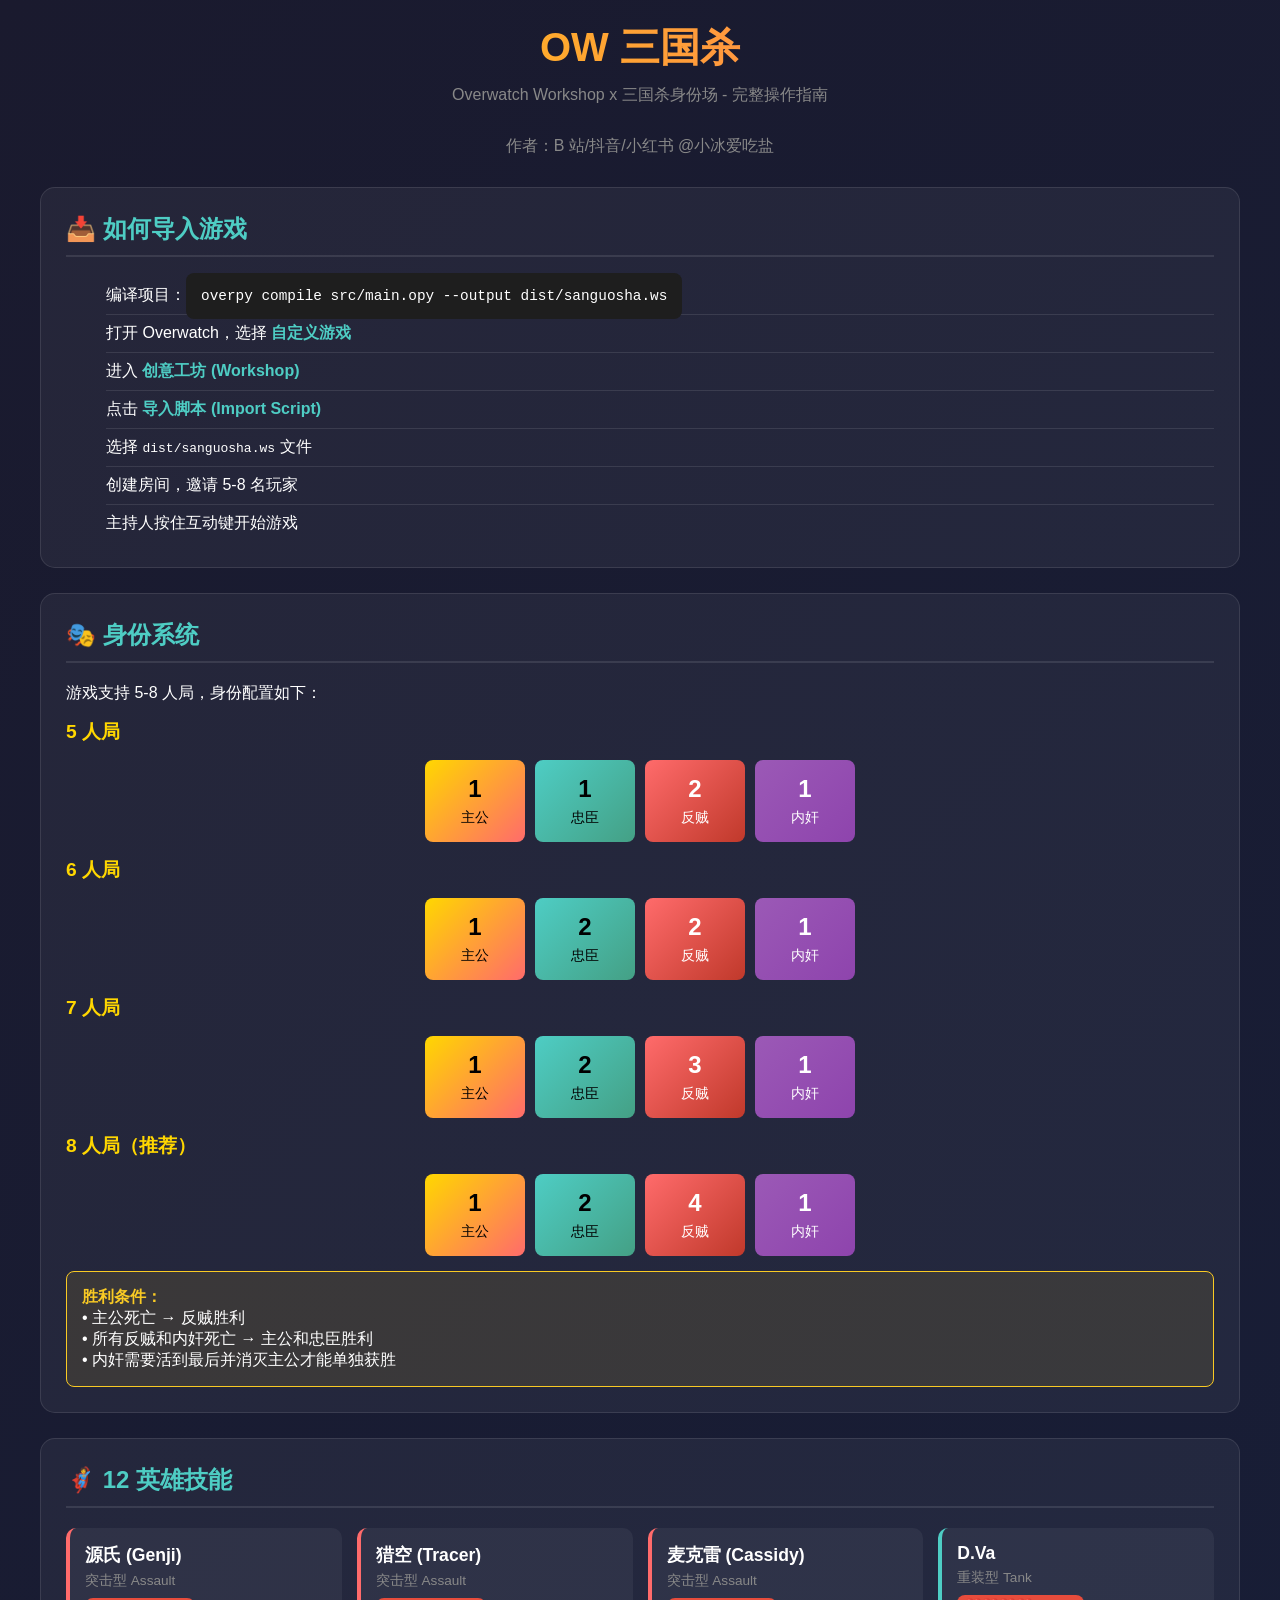
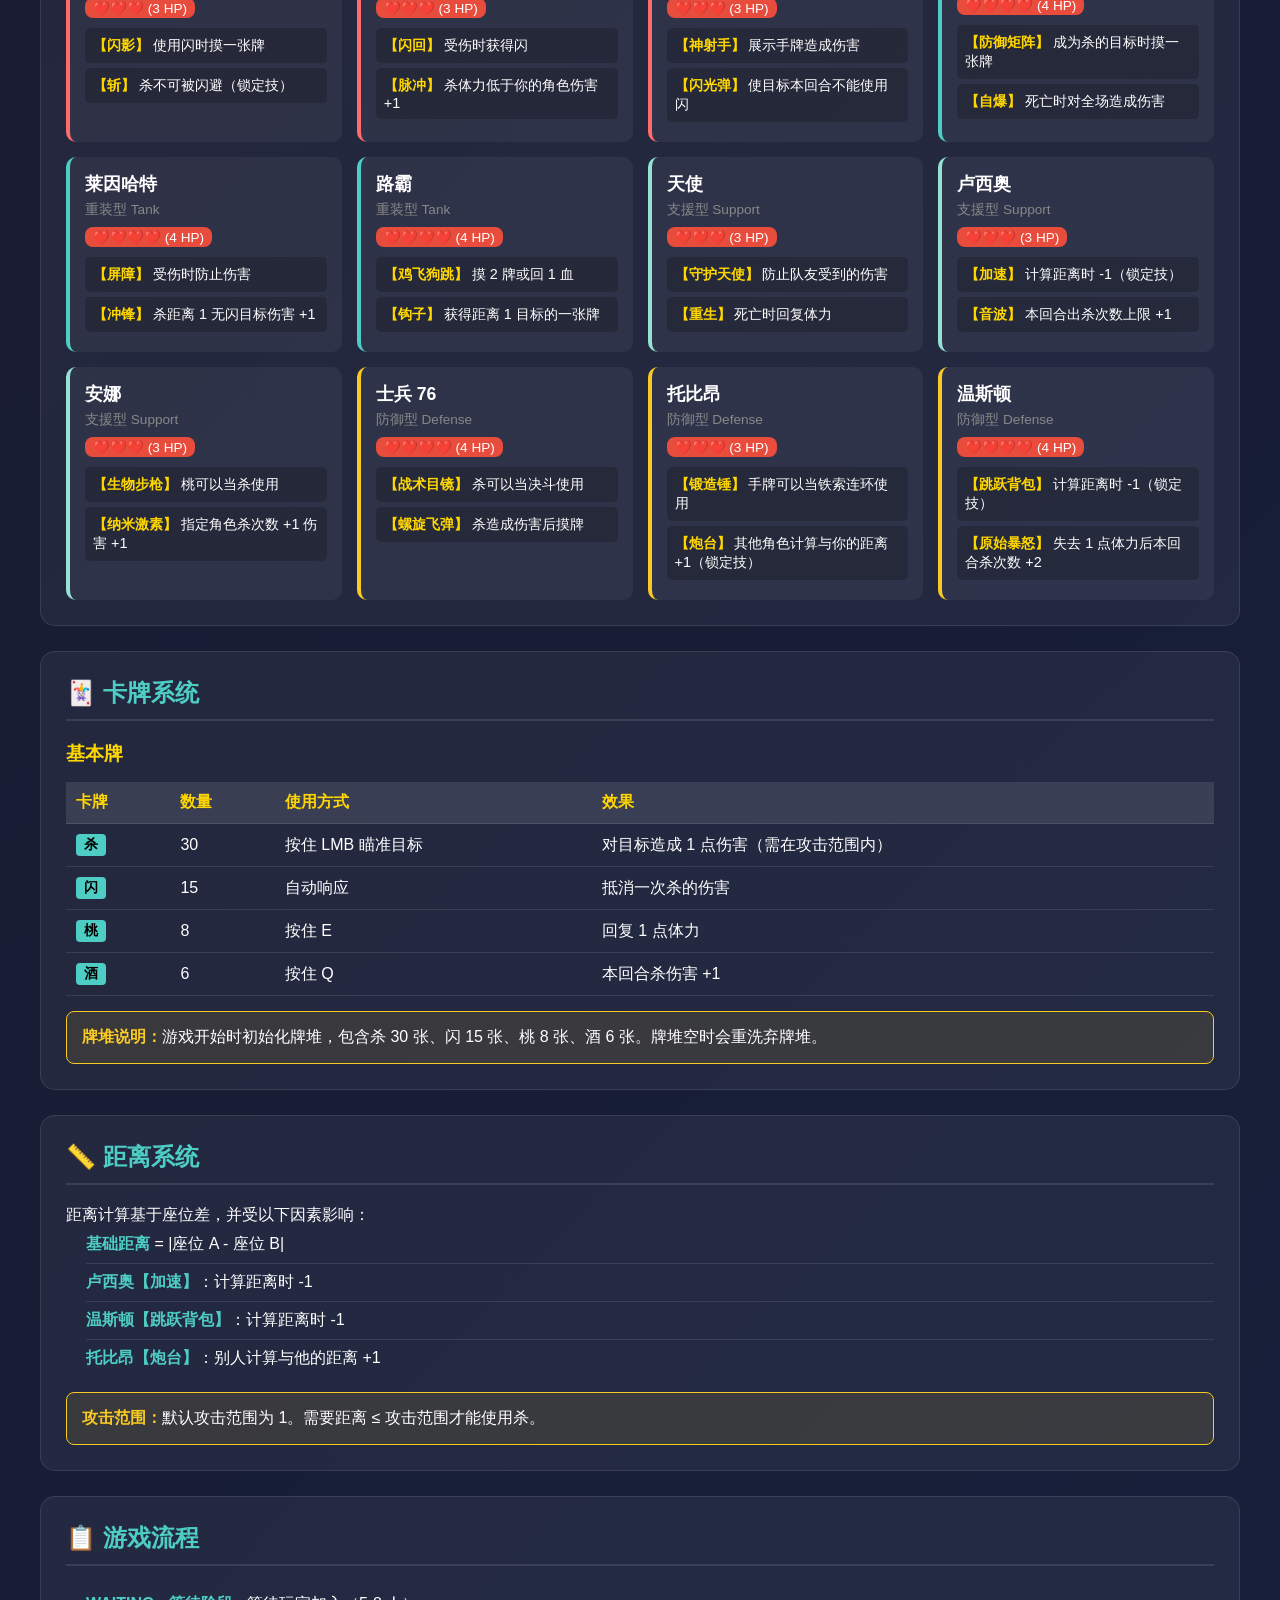
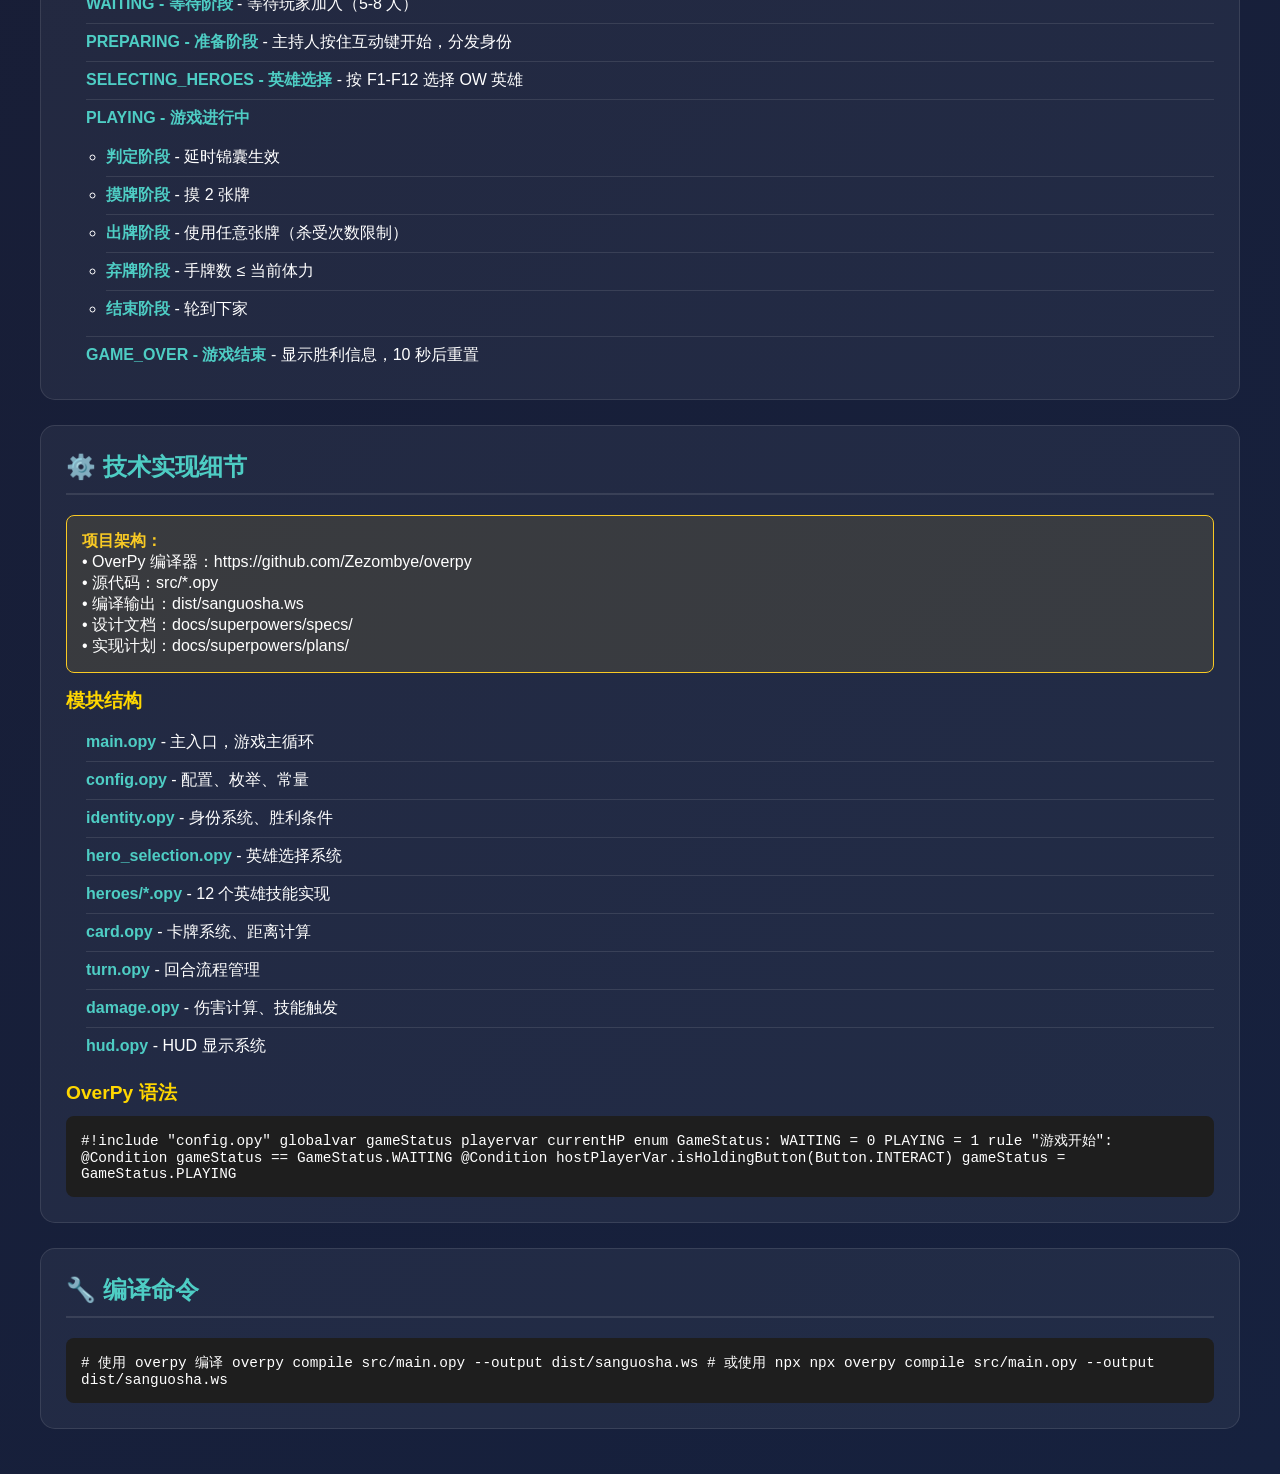
==== sgs/index.html @ 296f65da "Fix folder mapping: sswd for 谁是卧底，sgs for 三国杀 - sswd/ now contains 谁是卧底 (from ow-sswd project) - sgs" ====
<!DOCTYPE html>
<html lang="zh-CN">
<head>
    <meta charset="UTF-8">
    <meta name="viewport" content="width=device-width, initial-scale-1.0">
    <title>OW 三国杀 - 完整操作指南</title>
    <style>
        * { margin: 0; padding: 0; box-sizing: border-box; }
        body {
            font-family: 'Microsoft YaHei', 'Segoe UI', sans-serif;
            background: linear-gradient(135deg, #1a1a2e 0%, #16213e 100%);
            color: #fff;
            min-height: 100vh;
            padding: 20px;
        }
        .container { max-width: 1200px; margin: 0 auto; }
        h1 {
            text-align: center;
            font-size: 2.5em;
            margin-bottom: 10px;
            background: linear-gradient(90deg, #ffd700, #ff6b6b);
            -webkit-background-clip: text;
            -webkit-text-fill-color: transparent;
        }
        .subtitle { text-align: center; color: #888; margin-bottom: 30px; }
        .section {
            background: rgba(255,255,255,0.05);
            border-radius: 15px;
            padding: 25px;
            margin-bottom: 25px;
            border: 1px solid rgba(255,255,255,0.1);
        }
        .section h2 {
            font-size: 1.5em;
            margin-bottom: 20px;
            padding-bottom: 10px;
            border-bottom: 2px solid rgba(255,255,255,0.1);
            color: #4ecdc4;
        }
        .section h3 {
            font-size: 1.2em;
            margin: 15px 0 10px;
            color: #ffd700;
        }
        .control-grid {
            display: grid;
            grid-template-columns: repeat(auto-fit, minmax(280px, 1fr));
            gap: 15px;
        }
        .control-card {
            background: rgba(255,255,255,0.05);
            padding: 15px;
            border-radius: 10px;
            border-left: 4px solid #4ecdc4;
        }
        .control-card .key {
            display: inline-block;
            background: #333;
            padding: 3px 10px;
            border-radius: 4px;
            font-weight: bold;
            color: #ffd700;
            margin-right: 10px;
        }
        .card-table {
            width: 100%;
            border-collapse: collapse;
            margin-top: 15px;
        }
        .card-table th, .card-table td {
            padding: 10px;
            text-align: left;
            border-bottom: 1px solid rgba(255,255,255,0.1);
        }
        .card-table th {
            background: rgba(255,255,255,0.1);
            color: #ffd700;
        }
        .card-type {
            display: inline-block;
            padding: 2px 8px;
            border-radius: 4px;
            font-size: 0.85em;
            font-weight: bold;
        }
        .type-basic { background: #4ecdc4; color: #000; }
        .hero-grid {
            display: grid;
            grid-template-columns: repeat(auto-fill, minmax(250px, 1fr));
            gap: 15px;
        }
        .hero-card {
            background: rgba(255,255,255,0.05);
            padding: 15px;
            border-radius: 10px;
            border-left: 4px solid;
        }
        .hero-card.assault { border-color: #ff6b6b; }
        .hero-card.tank { border-color: #4ecdc4; }
        .hero-card.support { border-color: #95e1d3; }
        .hero-card.defense { border-color: #f9ca24; }
        .hero-name { font-size: 1.1em; font-weight: bold; margin-bottom: 5px; }
        .hero-type { font-size: 0.85em; color: #888; margin-bottom: 8px; }
        .hero-hp {
            display: inline-block;
            background: #e74c3c;
            padding: 2px 8px;
            border-radius: 8px;
            font-size: 0.85em;
            margin-bottom: 10px;
        }
        .skill {
            background: rgba(0,0,0,0.2);
            padding: 8px;
            border-radius: 5px;
            margin-bottom: 5px;
            font-size: 0.9em;
        }
        .skill-name { color: #ffd700; font-weight: bold; }
        .identity-flow {
            display: flex;
            justify-content: center;
            gap: 10px;
            flex-wrap: wrap;
            margin-top: 15px;
        }
        .identity-card {
            padding: 15px 20px;
            border-radius: 8px;
            text-align: center;
            min-width: 100px;
        }
        .identity-card.lord { background: linear-gradient(135deg, #ffd700, #ff6b6b); color: #000; }
        .identity-card.loyalist { background: linear-gradient(135deg, #4ecdc4, #44a085); color: #000; }
        .identity-card.rebel { background: linear-gradient(135deg, #ff6b6b, #c0392b); color: #fff; }
        .identity-card.renegade { background: linear-gradient(135deg, #9b59b6, #8e44ad); color: #fff; }
        .identity-card .count { font-size: 1.5em; font-weight: bold; }
        .identity-card .name { font-size: 0.9em; margin-top: 5px; }
        .phase-list {
            list-style: none;
            padding-left: 20px;
        }
        .phase-list li {
            padding: 8px 0;
            border-bottom: 1px solid rgba(255,255,255,0.1);
        }
        .phase-list li:last-child { border-bottom: none; }
        .phase-list li strong { color: #4ecdc4; }
        .note {
            background: rgba(249, 202, 36, 0.1);
            border: 1px solid #f9ca24;
            padding: 15px;
            border-radius: 8px;
            margin-top: 15px;
        }
        .note strong { color: #f9ca24; }
        .code-block {
            background: #1e1e1e;
            padding: 15px;
            border-radius: 8px;
            font-family: 'Consolas', monospace;
            font-size: 0.9em;
            margin-top: 10px;
            overflow-x: auto;
        }
    </style>
</head>
<body>
    <div class="container">
        <h1>OW 三国杀</h1>
        <p class="subtitle">Overwatch Workshop x 三国杀身份场 - 完整操作指南</p>
        <p class="subtitle">作者：B 站/抖音/小红书 @小冰爱吃盐</p>

        <!-- 游戏导入 -->
        <div class="section">
            <h2>📥 如何导入游戏</h2>
            <ol class="phase-list" style="margin-left: 20px;">
                <li>编译项目：<code class="code-block">overpy compile src/main.opy --output dist/sanguosha.ws</code></li>
                <li>打开 Overwatch，选择 <strong>自定义游戏</strong></li>
                <li>进入 <strong>创意工坊 (Workshop)</strong></li>
                <li>点击 <strong>导入脚本 (Import Script)</strong></li>
                <li>选择 <code>dist/sanguosha.ws</code> 文件</li>
                <li>创建房间，邀请 5-8 名玩家</li>
                <li>主持人按住互动键开始游戏</li>
            </ol>
        </div>

        <!-- 身份系统 -->
        <div class="section">
            <h2>🎭 身份系统</h2>
            <p>游戏支持 5-8 人局，身份配置如下：</p>

            <h3>5 人局</h3>
            <div class="identity-flow">
                <div class="identity-card lord"><div class="count">1</div><div class="name">主公</div></div>
                <div class="identity-card loyalist"><div class="count">1</div><div class="name">忠臣</div></div>
                <div class="identity-card rebel"><div class="count">2</div><div class="name">反贼</div></div>
                <div class="identity-card renegade"><div class="count">1</div><div class="name">内奸</div></div>
            </div>

            <h3>6 人局</h3>
            <div class="identity-flow">
                <div class="identity-card lord"><div class="count">1</div><div class="name">主公</div></div>
                <div class="identity-card loyalist"><div class="count">2</div><div class="name">忠臣</div></div>
                <div class="identity-card rebel"><div class="count">2</div><div class="name">反贼</div></div>
                <div class="identity-card renegade"><div class="count">1</div><div class="name">内奸</div></div>
            </div>

            <h3>7 人局</h3>
            <div class="identity-flow">
                <div class="identity-card lord"><div class="count">1</div><div class="name">主公</div></div>
                <div class="identity-card loyalist"><div class="count">2</div><div class="name">忠臣</div></div>
                <div class="identity-card rebel"><div class="count">3</div><div class="name">反贼</div></div>
                <div class="identity-card renegade"><div class="count">1</div><div class="name">内奸</div></div>
            </div>

            <h3>8 人局（推荐）</h3>
            <div class="identity-flow">
                <div class="identity-card lord"><div class="count">1</div><div class="name">主公</div></div>
                <div class="identity-card loyalist"><div class="count">2</div><div class="name">忠臣</div></div>
                <div class="identity-card rebel"><div class="count">4</div><div class="name">反贼</div></div>
                <div class="identity-card renegade"><div class="count">1</div><div class="name">内奸</div></div>
            </div>

            <div class="note">
                <strong>胜利条件：</strong><br>
                • 主公死亡 → 反贼胜利<br>
                • 所有反贼和内奸死亡 → 主公和忠臣胜利<br>
                • 内奸需要活到最后并消灭主公才能单独获胜
            </div>
        </div>

        <!-- 英雄列表 -->
        <div class="section">
            <h2>🦸 12 英雄技能</h2>
            <div class="hero-grid">
                <div class="hero-card assault">
                    <div class="hero-name">源氏 (Genji)</div>
                    <div class="hero-type">突击型 Assault</div>
                    <div class="hero-hp">❤️❤️❤️ (3 HP)</div>
                    <div class="skill"><span class="skill-name">【闪影】</span> 使用闪时摸一张牌</div>
                    <div class="skill"><span class="skill-name">【斩】</span> 杀不可被闪避（锁定技）</div>
                </div>
                <div class="hero-card assault">
                    <div class="hero-name">猎空 (Tracer)</div>
                    <div class="hero-type">突击型 Assault</div>
                    <div class="hero-hp">❤️❤️❤️ (3 HP)</div>
                    <div class="skill"><span class="skill-name">【闪回】</span> 受伤时获得闪</div>
                    <div class="skill"><span class="skill-name">【脉冲】</span> 杀体力低于你的角色伤害 +1</div>
                </div>
                <div class="hero-card assault">
                    <div class="hero-name">麦克雷 (Cassidy)</div>
                    <div class="hero-type">突击型 Assault</div>
                    <div class="hero-hp">❤️❤️❤️ (3 HP)</div>
                    <div class="skill"><span class="skill-name">【神射手】</span> 展示手牌造成伤害</div>
                    <div class="skill"><span class="skill-name">【闪光弹】</span> 使目标本回合不能使用闪</div>
                </div>
                <div class="hero-card tank">
                    <div class="hero-name">D.Va</div>
                    <div class="hero-type">重装型 Tank</div>
                    <div class="hero-hp">❤️❤️❤️❤️ (4 HP)</div>
                    <div class="skill"><span class="skill-name">【防御矩阵】</span> 成为杀的目标时摸一张牌</div>
                    <div class="skill"><span class="skill-name">【自爆】</span> 死亡时对全场造成伤害</div>
                </div>
                <div class="hero-card tank">
                    <div class="hero-name">莱因哈特</div>
                    <div class="hero-type">重装型 Tank</div>
                    <div class="hero-hp">❤️❤️❤️❤️ (4 HP)</div>
                    <div class="skill"><span class="skill-name">【屏障】</span> 受伤时防止伤害</div>
                    <div class="skill"><span class="skill-name">【冲锋】</span> 杀距离 1 无闪目标伤害 +1</div>
                </div>
                <div class="hero-card tank">
                    <div class="hero-name">路霸</div>
                    <div class="hero-type">重装型 Tank</div>
                    <div class="hero-hp">❤️❤️❤️❤️ (4 HP)</div>
                    <div class="skill"><span class="skill-name">【鸡飞狗跳】</span> 摸 2 牌或回 1 血</div>
                    <div class="skill"><span class="skill-name">【钩子】</span> 获得距离 1 目标的一张牌</div>
                </div>
                <div class="hero-card support">
                    <div class="hero-name">天使</div>
                    <div class="hero-type">支援型 Support</div>
                    <div class="hero-hp">❤️❤️❤️ (3 HP)</div>
                    <div class="skill"><span class="skill-name">【守护天使】</span> 防止队友受到的伤害</div>
                    <div class="skill"><span class="skill-name">【重生】</span> 死亡时回复体力</div>
                </div>
                <div class="hero-card support">
                    <div class="hero-name">卢西奥</div>
                    <div class="hero-type">支援型 Support</div>
                    <div class="hero-hp">❤️❤️❤️ (3 HP)</div>
                    <div class="skill"><span class="skill-name">【加速】</span> 计算距离时 -1（锁定技）</div>
                    <div class="skill"><span class="skill-name">【音波】</span> 本回合出杀次数上限 +1</div>
                </div>
                <div class="hero-card support">
                    <div class="hero-name">安娜</div>
                    <div class="hero-type">支援型 Support</div>
                    <div class="hero-hp">❤️❤️❤️ (3 HP)</div>
                    <div class="skill"><span class="skill-name">【生物步枪】</span> 桃可以当杀使用</div>
                    <div class="skill"><span class="skill-name">【纳米激素】</span> 指定角色杀次数 +1 伤害 +1</div>
                </div>
                <div class="hero-card defense">
                    <div class="hero-name">士兵 76</div>
                    <div class="hero-type">防御型 Defense</div>
                    <div class="hero-hp">❤️❤️❤️❤️ (4 HP)</div>
                    <div class="skill"><span class="skill-name">【战术目镜】</span> 杀可以当决斗使用</div>
                    <div class="skill"><span class="skill-name">【螺旋飞弹】</span> 杀造成伤害后摸牌</div>
                </div>
                <div class="hero-card defense">
                    <div class="hero-name">托比昂</div>
                    <div class="hero-type">防御型 Defense</div>
                    <div class="hero-hp">❤️❤️❤️ (3 HP)</div>
                    <div class="skill"><span class="skill-name">【锻造锤】</span> 手牌可以当铁索连环使用</div>
                    <div class="skill"><span class="skill-name">【炮台】</span> 其他角色计算与你的距离 +1（锁定技）</div>
                </div>
                <div class="hero-card defense">
                    <div class="hero-name">温斯顿</div>
                    <div class="hero-type">防御型 Defense</div>
                    <div class="hero-hp">❤️❤️❤️❤️ (4 HP)</div>
                    <div class="skill"><span class="skill-name">【跳跃背包】</span> 计算距离时 -1（锁定技）</div>
                    <div class="skill"><span class="skill-name">【原始暴怒】</span> 失去 1 点体力后本回合杀次数 +2</div>
                </div>
            </div>
        </div>

        <!-- 卡牌系统 -->
        <div class="section">
            <h2>🃏 卡牌系统</h2>

            <h3>基本牌</h3>
            <table class="card-table">
                <tr><th>卡牌</th><th>数量</th><th>使用方式</th><th>效果</th></tr>
                <tr><td><span class="card-type type-basic">杀</span></td><td>30</td><td>按住 LMB 瞄准目标</td><td>对目标造成 1 点伤害（需在攻击范围内）</td></tr>
                <tr><td><span class="card-type type-basic">闪</span></td><td>15</td><td>自动响应</td><td>抵消一次杀的伤害</td></tr>
                <tr><td><span class="card-type type-basic">桃</span></td><td>8</td><td>按住 E</td><td>回复 1 点体力</td></tr>
                <tr><td><span class="card-type type-basic">酒</span></td><td>6</td><td>按住 Q</td><td>本回合杀伤害 +1</td></tr>
            </table>

            <div class="note">
                <strong>牌堆说明：</strong>游戏开始时初始化牌堆，包含杀 30 张、闪 15 张、桃 8 张、酒 6 张。牌堆空时会重洗弃牌堆。
            </div>
        </div>

        <!-- 距离系统 -->
        <div class="section">
            <h2>📏 距离系统</h2>
            <p>距离计算基于座位差，并受以下因素影响：</p>
            <ul class="phase-list">
                <li><strong>基础距离</strong> = |座位 A - 座位 B|</li>
                <li><strong>卢西奥【加速】</strong>：计算距离时 -1</li>
                <li><strong>温斯顿【跳跃背包】</strong>：计算距离时 -1</li>
                <li><strong>托比昂【炮台】</strong>：别人计算与他的距离 +1</li>
            </ul>
            <div class="note">
                <strong>攻击范围：</strong>默认攻击范围为 1。需要距离 ≤ 攻击范围才能使用杀。
            </div>
        </div>

        <!-- 游戏流程 -->
        <div class="section">
            <h2>📋 游戏流程</h2>
            <ol class="phase-list">
                <li><strong>WAITING - 等待阶段</strong> - 等待玩家加入（5-8 人）</li>
                <li><strong>PREPARING - 准备阶段</strong> - 主持人按住互动键开始，分发身份</li>
                <li><strong>SELECTING_HEROES - 英雄选择</strong> - 按 F1-F12 选择 OW 英雄</li>
                <li><strong>PLAYING - 游戏进行中</strong>
                    <ul style="margin-left: 20px; margin-top: 10px;">
                        <li><strong>判定阶段</strong> - 延时锦囊生效</li>
                        <li><strong>摸牌阶段</strong> - 摸 2 张牌</li>
                        <li><strong>出牌阶段</strong> - 使用任意张牌（杀受次数限制）</li>
                        <li><strong>弃牌阶段</strong> - 手牌数 ≤ 当前体力</li>
                        <li><strong>结束阶段</strong> - 轮到下家</li>
                    </ul>
                </li>
                <li><strong>GAME_OVER - 游戏结束</strong> - 显示胜利信息，10 秒后重置</li>
            </ol>
        </div>

        <!-- 技术细节 -->
        <div class="section">
            <h2>⚙️ 技术实现细节</h2>
            <div class="note">
                <strong>项目架构：</strong><br>
                • OverPy 编译器：https://github.com/Zezombye/overpy<br>
                • 源代码：src/*.opy<br>
                • 编译输出：dist/sanguosha.ws<br>
                • 设计文档：docs/superpowers/specs/<br>
                • 实现计划：docs/superpowers/plans/
            </div>

            <h3>模块结构</h3>
            <ul class="phase-list">
                <li><strong>main.opy</strong> - 主入口，游戏主循环</li>
                <li><strong>config.opy</strong> - 配置、枚举、常量</li>
                <li><strong>identity.opy</strong> - 身份系统、胜利条件</li>
                <li><strong>hero_selection.opy</strong> - 英雄选择系统</li>
                <li><strong>heroes/*.opy</strong> - 12 个英雄技能实现</li>
                <li><strong>card.opy</strong> - 卡牌系统、距离计算</li>
                <li><strong>turn.opy</strong> - 回合流程管理</li>
                <li><strong>damage.opy</strong> - 伤害计算、技能触发</li>
                <li><strong>hud.opy</strong> - HUD 显示系统</li>
            </ul>

            <h3>OverPy 语法</h3>
            <div class="code-block">
#!include "config.opy"

globalvar gameStatus
playervar currentHP

enum GameStatus:
    WAITING = 0
    PLAYING = 1

rule "游戏开始":
    @Condition gameStatus == GameStatus.WAITING
    @Condition hostPlayerVar.isHoldingButton(Button.INTERACT)
    gameStatus = GameStatus.PLAYING
            </div>
        </div>

        <!-- 编译命令 -->
        <div class="section">
            <h2>🔧 编译命令</h2>
            <div class="code-block">
# 使用 overpy 编译
overpy compile src/main.opy --output dist/sanguosha.ws

# 或使用 npx
npx overpy compile src/main.opy --output dist/sanguosha.ws
            </div>
        </div>
    </div>
</body>
</html>
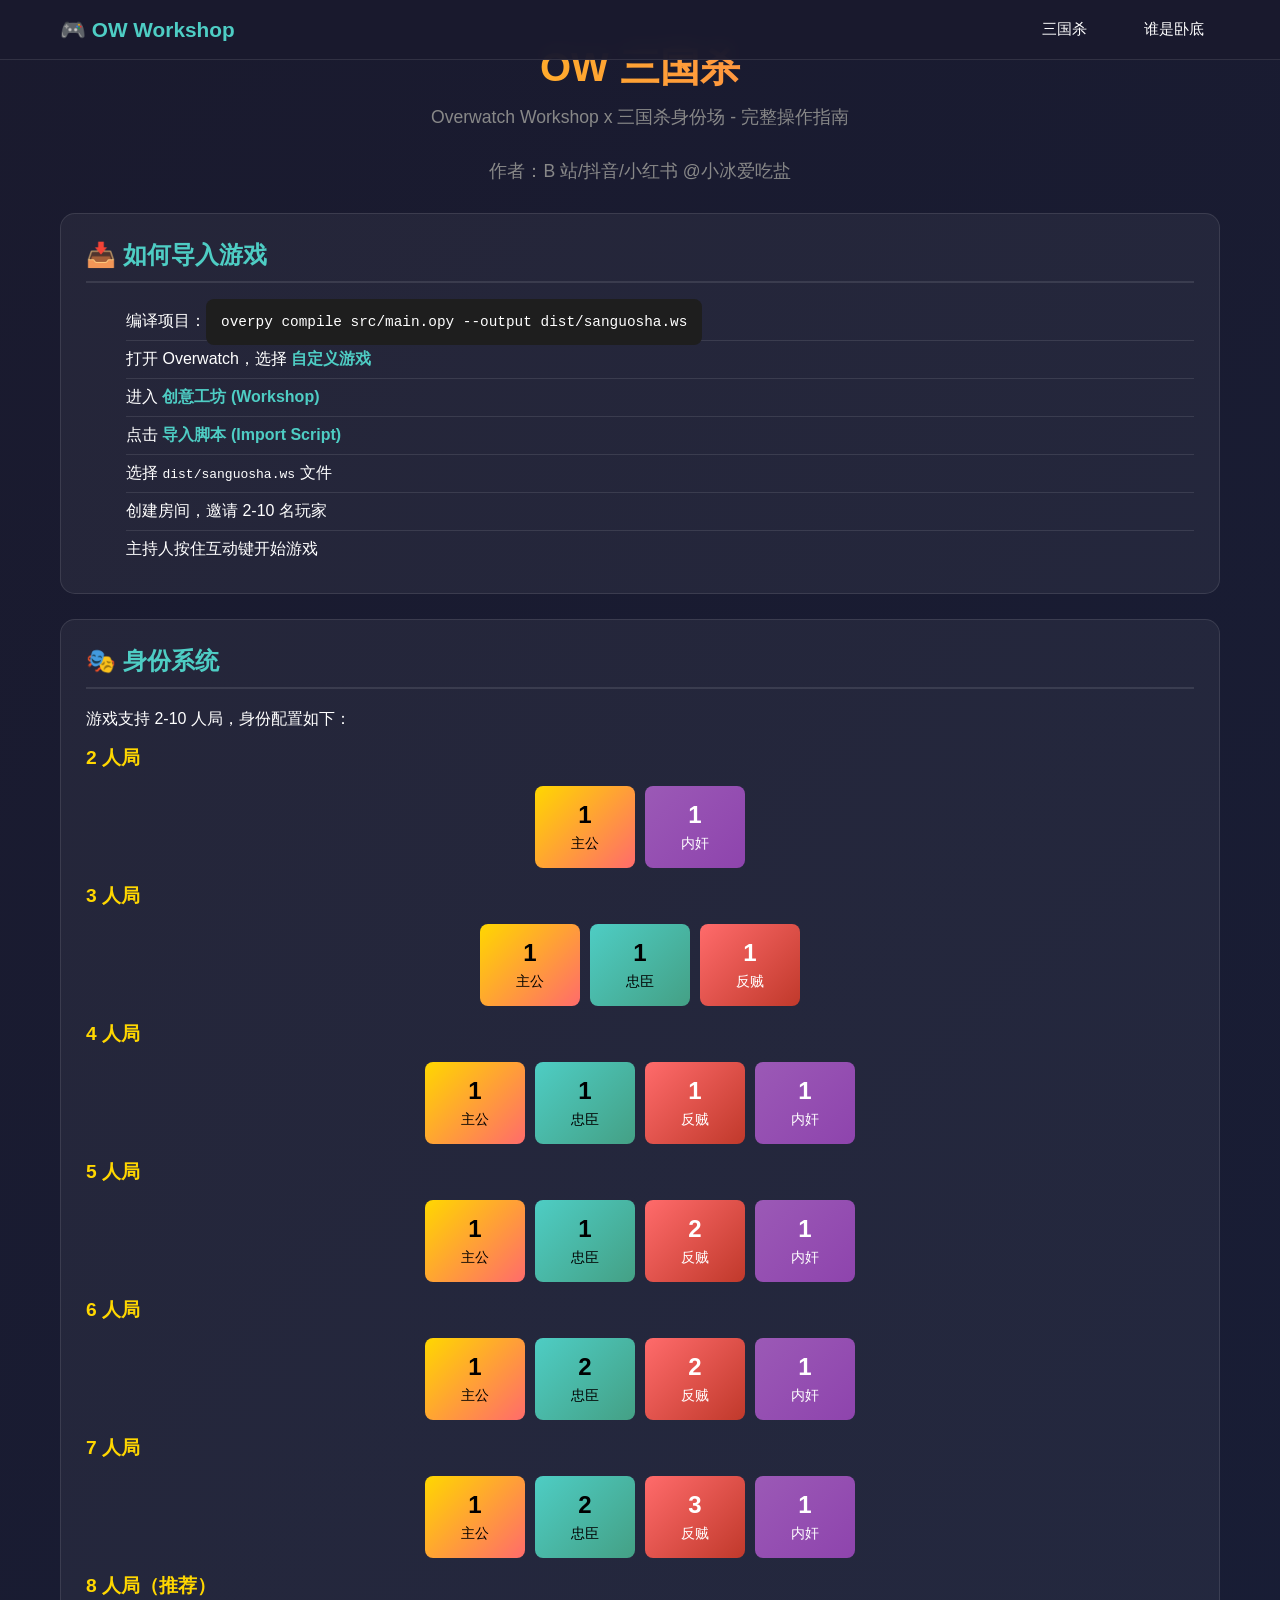
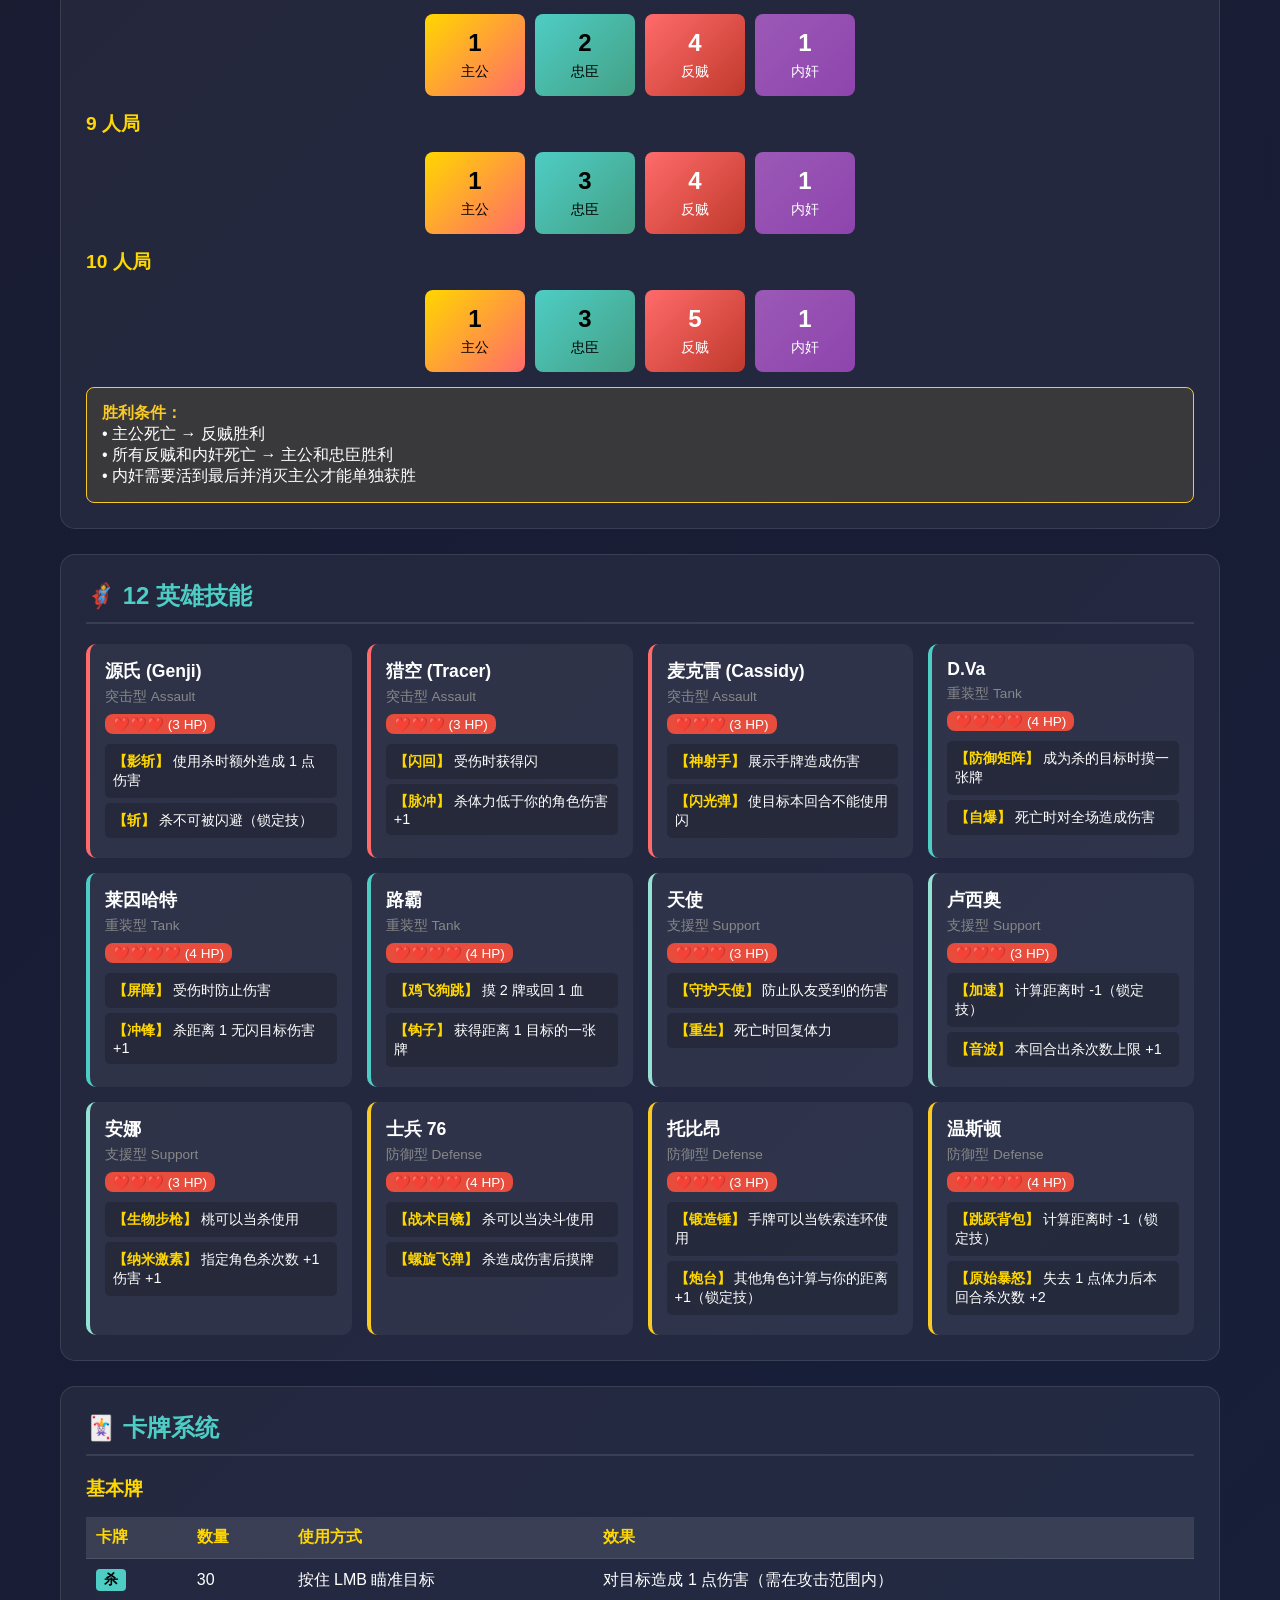
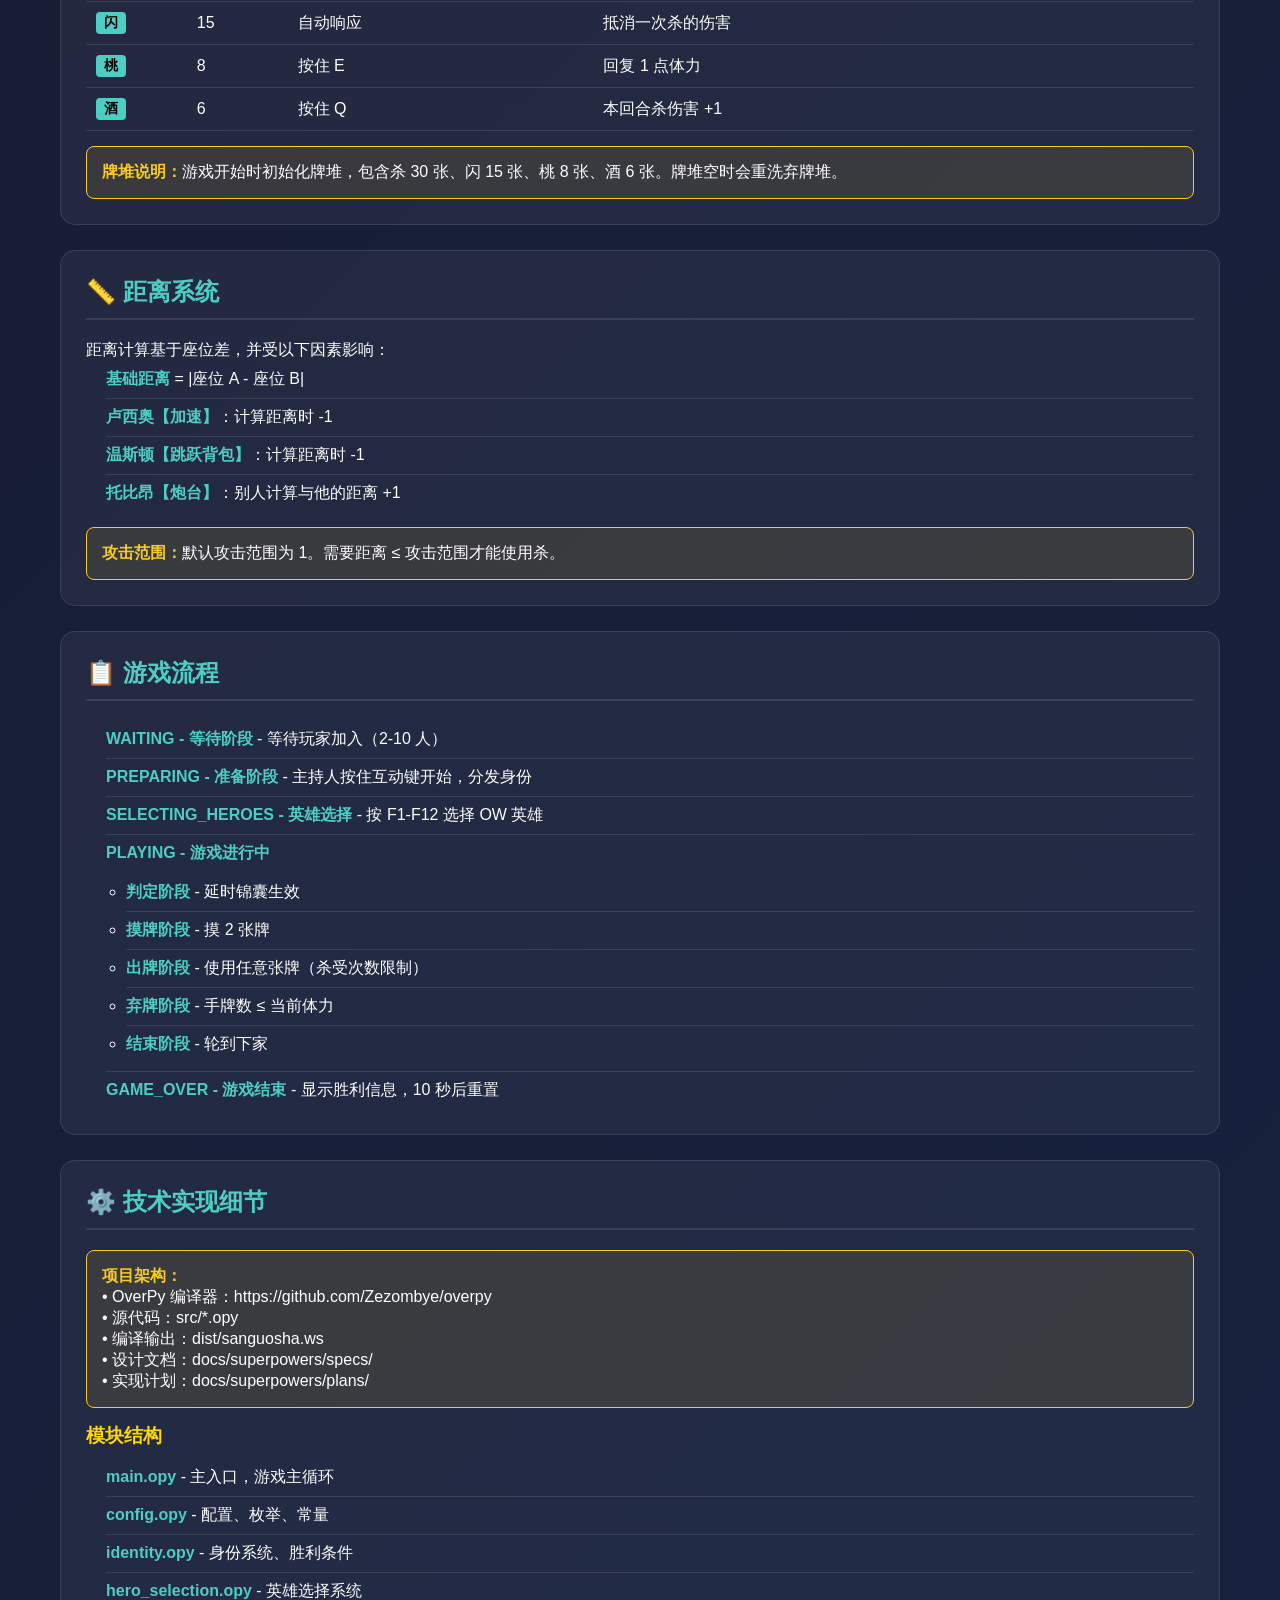
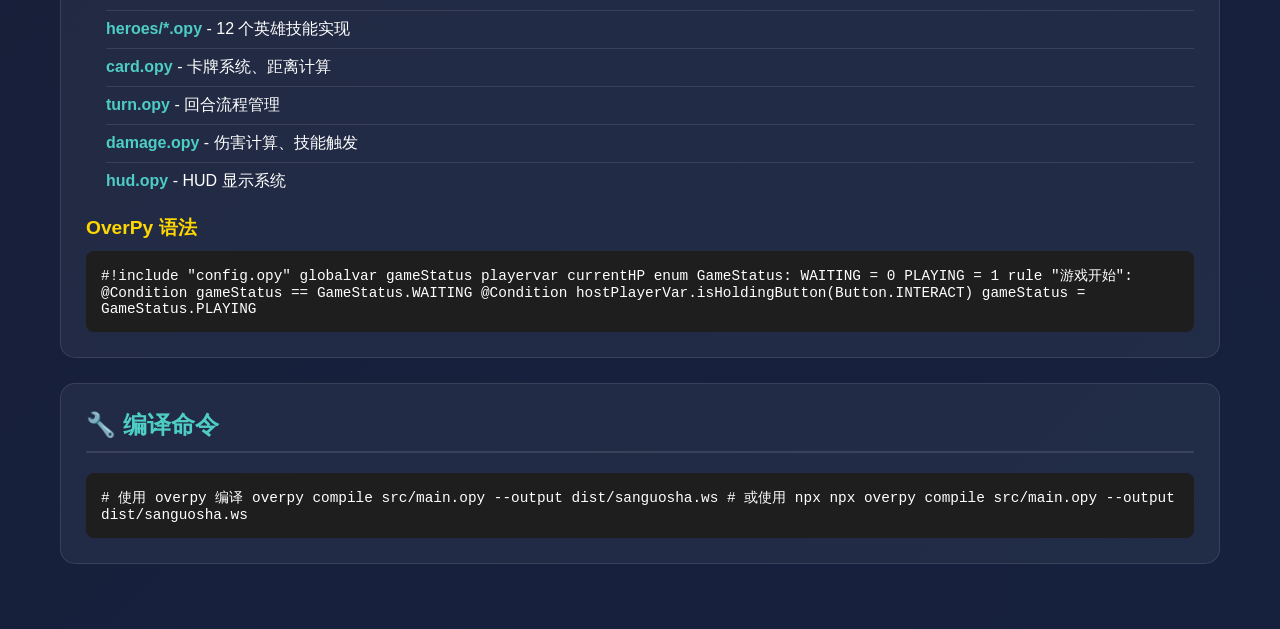
==== commit aefeb80f: "Add top navigation bar to all pages - Add navbar component with links to all games - Update sync.sh " ====
--- a/sgs/index.html
+++ b/sgs/index.html
@@ -4,6 +4,7 @@
     <meta charset="UTF-8">
     <meta name="viewport" content="width=device-width, initial-scale-1.0">
     <title>OW 三国杀 - 完整操作指南</title>
+    <link rel="stylesheet" href="../css/style.css">
     <style>
         * { margin: 0; padding: 0; box-sizing: border-box; }
         body {
@@ -164,8 +165,26 @@
             overflow-x: auto;
         }
     </style>
+    <!-- Google tag (gtag.js) -->
+    <script async src="https://www.googletagmanager.com/gtag/js?id=G-PYGMRV8SZ9"></script>
+    <script>
+      window.dataLayer = window.dataLayer || [];
+      function gtag(){dataLayer.push(arguments);}
+      gtag('js', new Date());
+      gtag('config', 'G-PYGMRV8SZ9');
+    </script>
 </head>
 <body>
+    <!-- Top Navigation Bar -->
+    <nav class="navbar">
+        <div class="navbar-content">
+            <a href="../index.html" class="navbar-brand">🎮 OW Workshop</a>
+            <div class="navbar-links">
+                <a href="../sgs/index.html">三国杀</a>
+                <a href="../sswd/index.html">谁是卧底</a>
+            </div>
+        </div>
+    </nav>
     <div class="container">
         <h1>OW 三国杀</h1>
         <p class="subtitle">Overwatch Workshop x 三国杀身份场 - 完整操作指南</p>
@@ -180,7 +199,7 @@
                 <li>进入 <strong>创意工坊 (Workshop)</strong></li>
                 <li>点击 <strong>导入脚本 (Import Script)</strong></li>
                 <li>选择 <code>dist/sanguosha.ws</code> 文件</li>
-                <li>创建房间，邀请 5-8 名玩家</li>
+                <li>创建房间，邀请 2-10 名玩家</li>
                 <li>主持人按住互动键开始游戏</li>
             </ol>
         </div>
@@ -188,7 +207,28 @@
         <!-- 身份系统 -->
         <div class="section">
             <h2>🎭 身份系统</h2>
-            <p>游戏支持 5-8 人局，身份配置如下：</p>
+            <p>游戏支持 2-10 人局，身份配置如下：</p>
+
+            <h3>2 人局</h3>
+            <div class="identity-flow">
+                <div class="identity-card lord"><div class="count">1</div><div class="name">主公</div></div>
+                <div class="identity-card renegade"><div class="count">1</div><div class="name">内奸</div></div>
+            </div>
+
+            <h3>3 人局</h3>
+            <div class="identity-flow">
+                <div class="identity-card lord"><div class="count">1</div><div class="name">主公</div></div>
+                <div class="identity-card loyalist"><div class="count">1</div><div class="name">忠臣</div></div>
+                <div class="identity-card rebel"><div class="count">1</div><div class="name">反贼</div></div>
+            </div>
+
+            <h3>4 人局</h3>
+            <div class="identity-flow">
+                <div class="identity-card lord"><div class="count">1</div><div class="name">主公</div></div>
+                <div class="identity-card loyalist"><div class="count">1</div><div class="name">忠臣</div></div>
+                <div class="identity-card rebel"><div class="count">1</div><div class="name">反贼</div></div>
+                <div class="identity-card renegade"><div class="count">1</div><div class="name">内奸</div></div>
+            </div>
 
             <h3>5 人局</h3>
             <div class="identity-flow">
@@ -219,6 +259,22 @@
                 <div class="identity-card lord"><div class="count">1</div><div class="name">主公</div></div>
                 <div class="identity-card loyalist"><div class="count">2</div><div class="name">忠臣</div></div>
                 <div class="identity-card rebel"><div class="count">4</div><div class="name">反贼</div></div>
+                <div class="identity-card renegade"><div class="count">1</div><div class="name">内奸</div></div>
+            </div>
+
+            <h3>9 人局</h3>
+            <div class="identity-flow">
+                <div class="identity-card lord"><div class="count">1</div><div class="name">主公</div></div>
+                <div class="identity-card loyalist"><div class="count">3</div><div class="name">忠臣</div></div>
+                <div class="identity-card rebel"><div class="count">4</div><div class="name">反贼</div></div>
+                <div class="identity-card renegade"><div class="count">1</div><div class="name">内奸</div></div>
+            </div>
+
+            <h3>10 人局</h3>
+            <div class="identity-flow">
+                <div class="identity-card lord"><div class="count">1</div><div class="name">主公</div></div>
+                <div class="identity-card loyalist"><div class="count">3</div><div class="name">忠臣</div></div>
+                <div class="identity-card rebel"><div class="count">5</div><div class="name">反贼</div></div>
                 <div class="identity-card renegade"><div class="count">1</div><div class="name">内奸</div></div>
             </div>
 
@@ -238,7 +294,7 @@
                     <div class="hero-name">源氏 (Genji)</div>
                     <div class="hero-type">突击型 Assault</div>
                     <div class="hero-hp">❤️❤️❤️ (3 HP)</div>
-                    <div class="skill"><span class="skill-name">【闪影】</span> 使用闪时摸一张牌</div>
+                    <div class="skill"><span class="skill-name">【影斩】</span> 使用杀时额外造成 1 点伤害</div>
                     <div class="skill"><span class="skill-name">【斩】</span> 杀不可被闪避（锁定技）</div>
                 </div>
                 <div class="hero-card assault">
@@ -358,7 +414,7 @@
         <div class="section">
             <h2>📋 游戏流程</h2>
             <ol class="phase-list">
-                <li><strong>WAITING - 等待阶段</strong> - 等待玩家加入（5-8 人）</li>
+                <li><strong>WAITING - 等待阶段</strong> - 等待玩家加入（2-10 人）</li>
                 <li><strong>PREPARING - 准备阶段</strong> - 主持人按住互动键开始，分发身份</li>
                 <li><strong>SELECTING_HEROES - 英雄选择</strong> - 按 F1-F12 选择 OW 英雄</li>
                 <li><strong>PLAYING - 游戏进行中</strong>
--- a/css/style.css
+++ b/css/style.css
@@ -0,0 +1,185 @@
+* {
+    margin: 0;
+    padding: 0;
+    box-sizing: border-box;
+}
+
+body {
+    font-family: 'Microsoft YaHei', 'Segoe UI', sans-serif;
+    background: linear-gradient(135deg, #1a1a2e 0%, #16213e 100%);
+    color: #fff;
+    min-height: 100vh;
+    padding-top: 70px;
+}
+
+/* Top Navigation Bar */
+.navbar {
+    position: fixed;
+    top: 0;
+    left: 0;
+    right: 0;
+    height: 60px;
+    background: rgba(26, 26, 46, 0.95);
+    backdrop-filter: blur(10px);
+    border-bottom: 1px solid rgba(255, 255, 255, 0.1);
+    z-index: 1000;
+    display: flex;
+    align-items: center;
+    justify-content: center;
+}
+
+.navbar-content {
+    display: flex;
+    align-items: center;
+    justify-content: space-between;
+    width: 100%;
+    max-width: 1200px;
+    padding: 0 20px;
+}
+
+.navbar-brand {
+    font-size: 1.3em;
+    font-weight: bold;
+    color: #4ecdc4;
+    text-decoration: none;
+    display: flex;
+    align-items: center;
+    gap: 8px;
+}
+
+.navbar-brand:hover {
+    color: #ffd700;
+}
+
+.navbar-links {
+    display: flex;
+    align-items: center;
+    gap: 25px;
+}
+
+.navbar-links a {
+    color: #fff;
+    text-decoration: none;
+    font-size: 0.95em;
+    padding: 8px 16px;
+    border-radius: 8px;
+    transition: all 0.3s ease;
+}
+
+.navbar-links a:hover {
+    background: rgba(78, 205, 196, 0.2);
+    color: #4ecdc4;
+}
+
+.navbar-links a.active {
+    background: rgba(78, 205, 196, 0.3);
+    color: #4ecdc4;
+}
+
+.container {
+    max-width: 1200px;
+    margin: 0 auto;
+    padding: 20px;
+}
+
+header {
+    text-align: center;
+    padding: 40px 0;
+}
+
+header h1 {
+    font-size: 2.5em;
+    margin-bottom: 10px;
+    background: linear-gradient(90deg, #ffd700, #ff6b6b);
+    -webkit-background-clip: text;
+    -webkit-text-fill-color: transparent;
+    background-clip: text;
+}
+
+.subtitle {
+    color: #888;
+    font-size: 1.1em;
+}
+
+.games-grid {
+    display: grid;
+    grid-template-columns: repeat(auto-fit, minmax(300px, 1fr));
+    gap: 25px;
+    padding: 20px 0;
+}
+
+.game-card {
+    background: rgba(255, 255, 255, 0.05);
+    border-radius: 15px;
+    padding: 30px;
+    text-decoration: none;
+    color: #fff;
+    border: 1px solid rgba(255, 255, 255, 0.1);
+    transition: all 0.3s ease;
+    display: block;
+}
+
+.game-card:hover {
+    transform: translateY(-5px);
+    background: rgba(255, 255, 255, 0.08);
+    border-color: #4ecdc4;
+    box-shadow: 0 10px 30px rgba(78, 205, 196, 0.2);
+}
+
+.game-icon {
+    font-size: 3em;
+    margin-bottom: 15px;
+}
+
+.game-card h2 {
+    font-size: 1.5em;
+    margin-bottom: 10px;
+    color: #4ecdc4;
+}
+
+.game-description {
+    color: #aaa;
+    margin-bottom: 15px;
+    line-height: 1.5;
+}
+
+.game-tech {
+    display: inline-block;
+    background: rgba(78, 205, 196, 0.2);
+    color: #4ecdc4;
+    padding: 5px 12px;
+    border-radius: 20px;
+    font-size: 0.85em;
+}
+
+footer {
+    text-align: center;
+    padding: 40px 0;
+    margin-top: 40px;
+    border-top: 1px solid rgba(255, 255, 255, 0.1);
+    color: #666;
+}
+
+footer p {
+    margin: 5px 0;
+}
+
+/* Responsive */
+@media (max-width: 768px) {
+    .navbar-content {
+        padding: 0 15px;
+    }
+
+    .navbar-links {
+        gap: 10px;
+    }
+
+    .navbar-links a {
+        padding: 6px 12px;
+        font-size: 0.9em;
+    }
+
+    body {
+        padding-top: 60px;
+    }
+}
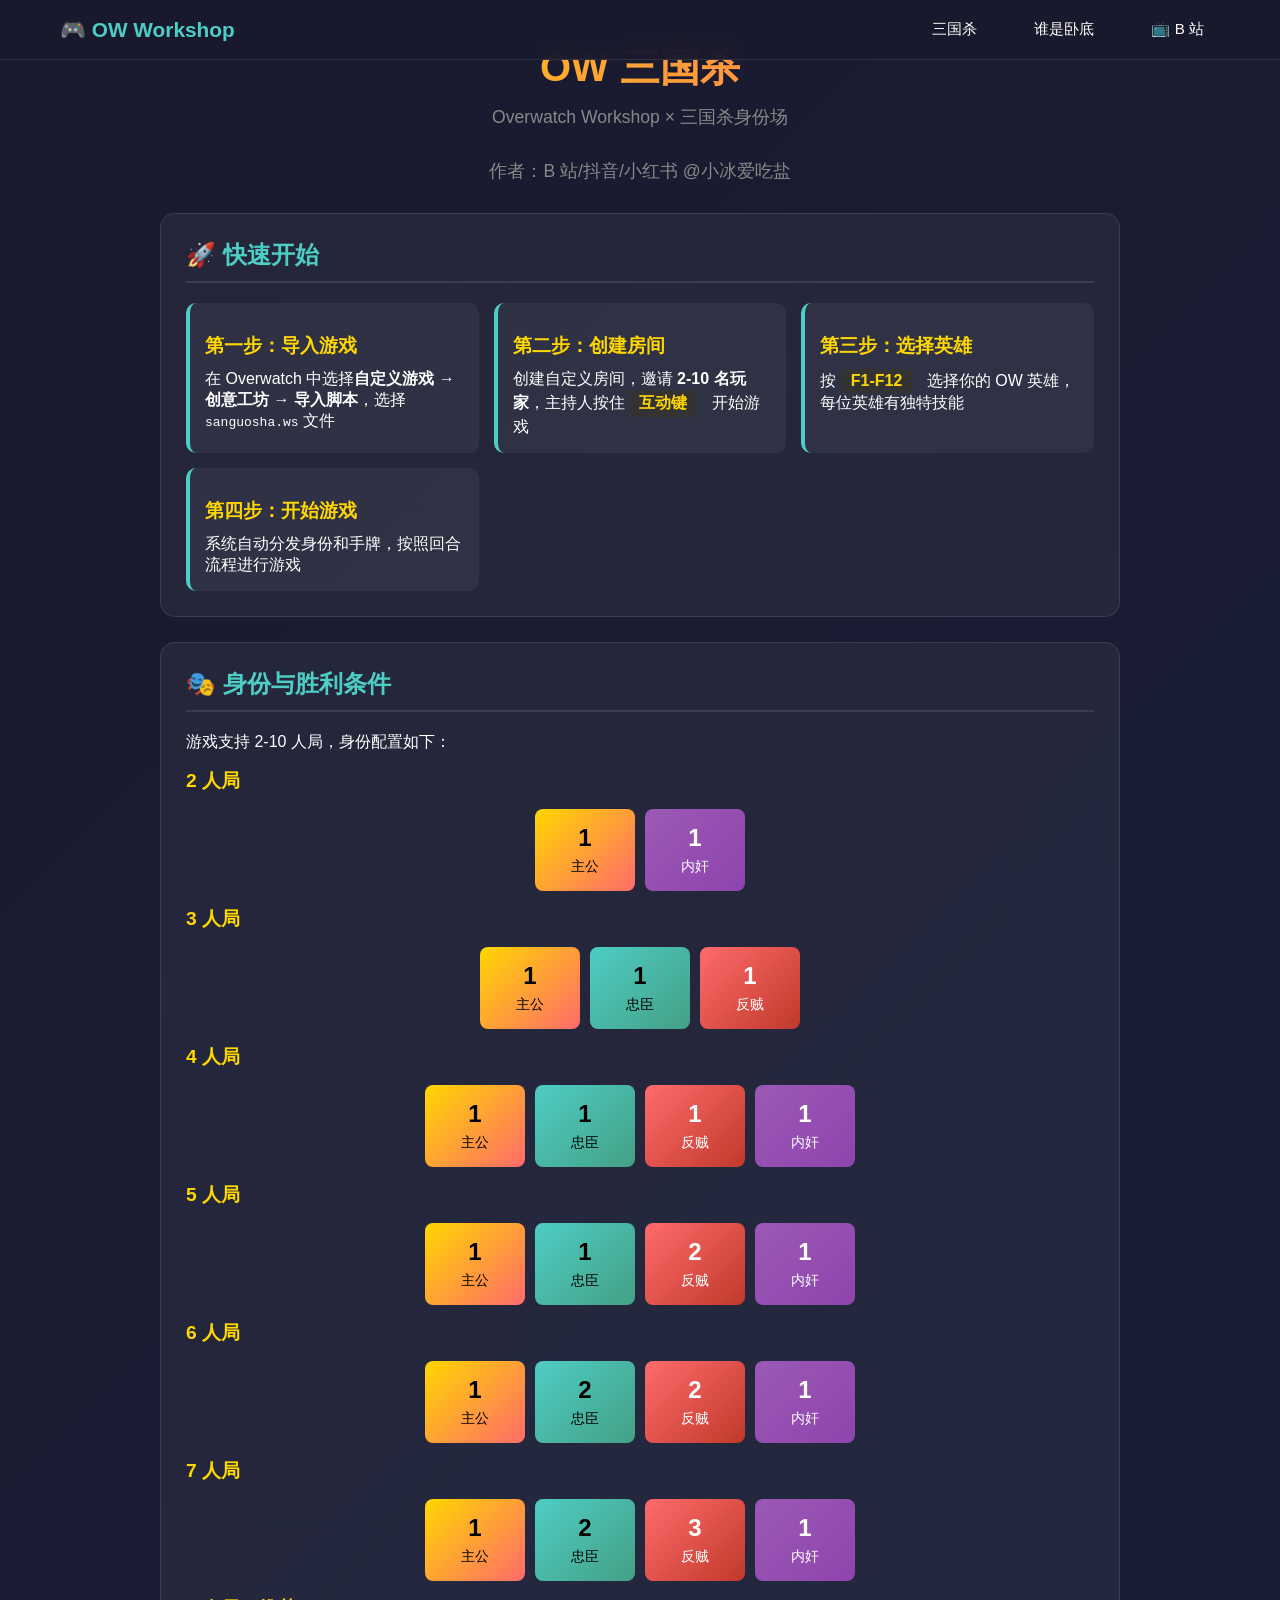
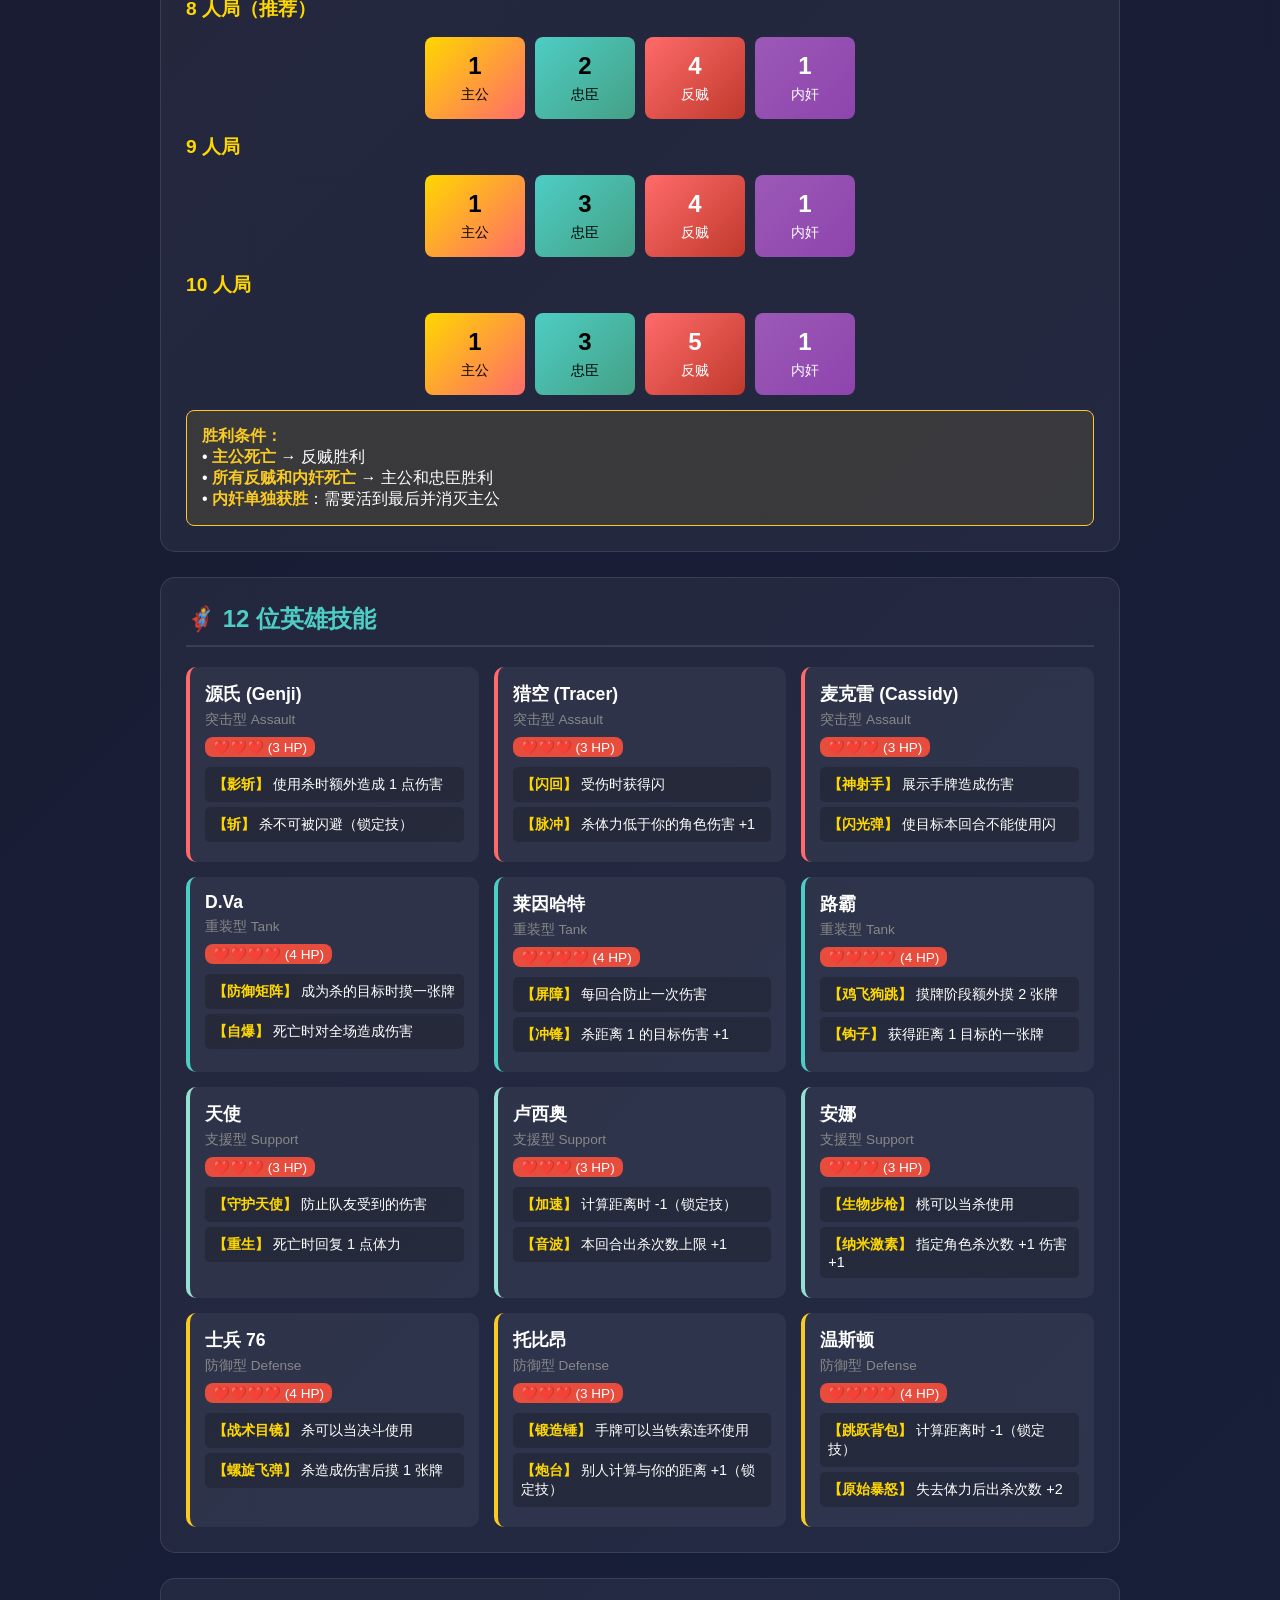
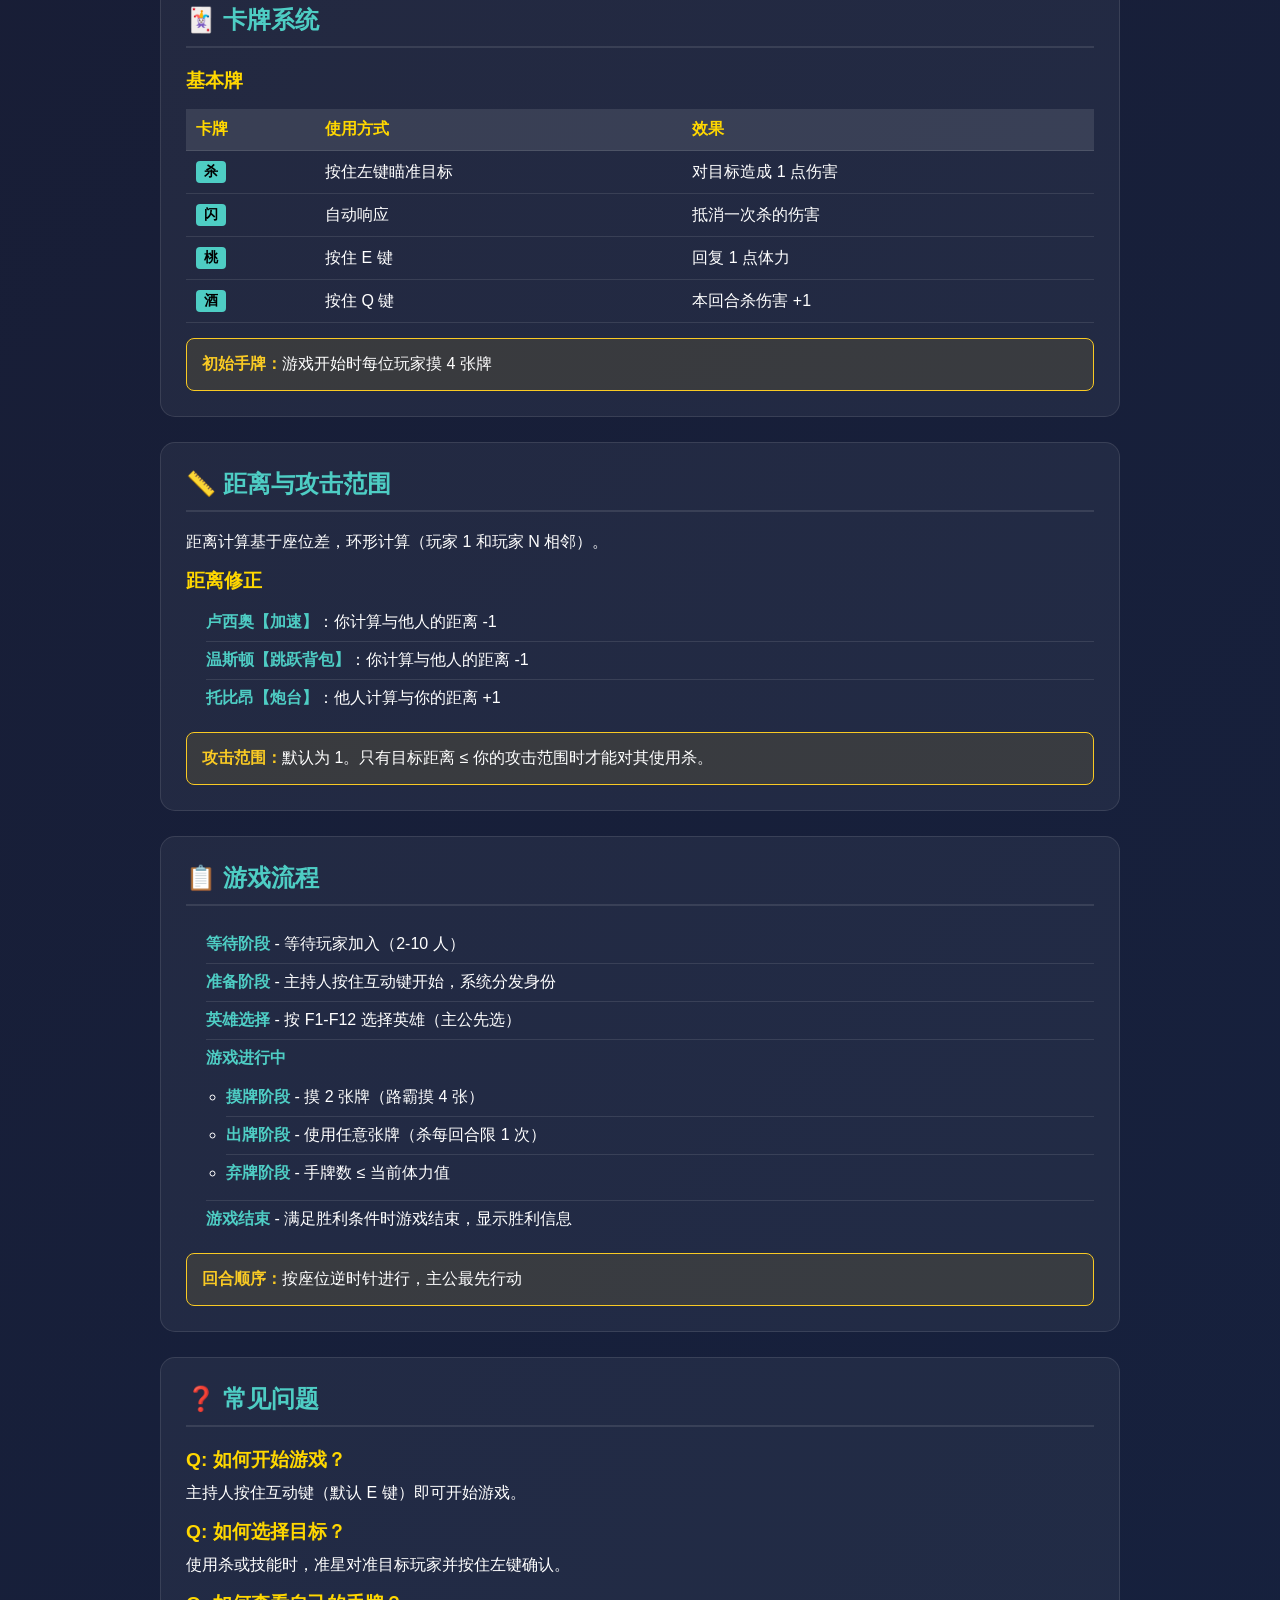
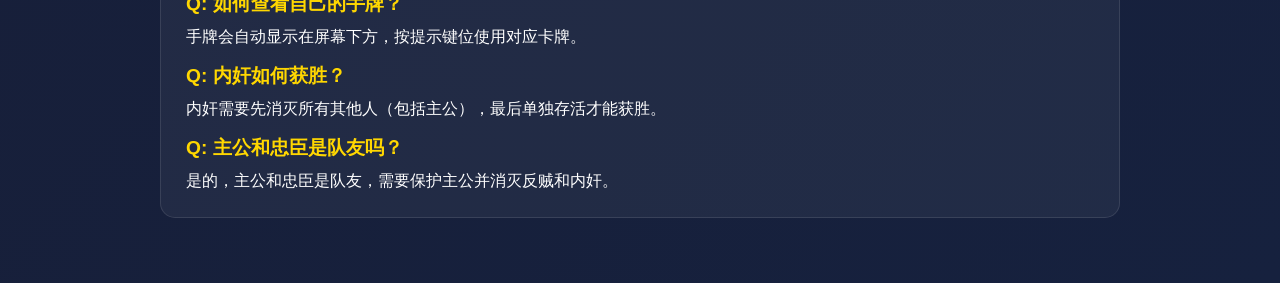
==== commit c3d03b96: "Add Bilibili link to navbar" ====
--- a/sgs/index.html
+++ b/sgs/index.html
@@ -2,8 +2,8 @@
 <html lang="zh-CN">
 <head>
     <meta charset="UTF-8">
-    <meta name="viewport" content="width=device-width, initial-scale-1.0">
-    <title>OW 三国杀 - 完整操作指南</title>
+    <meta name="viewport" content="width=device-width, initial-scale=1.0">
+    <title>OW 三国杀 - 游戏规则说明</title>
     <link rel="stylesheet" href="../css/style.css">
     <style>
         * { margin: 0; padding: 0; box-sizing: border-box; }
@@ -14,7 +14,7 @@
             min-height: 100vh;
             padding: 20px;
         }
-        .container { max-width: 1200px; margin: 0 auto; }
+        .container { max-width: 1000px; margin: 0 auto; }
         h1 {
             text-align: center;
             font-size: 2.5em;
@@ -43,48 +43,6 @@
             margin: 15px 0 10px;
             color: #ffd700;
         }
-        .control-grid {
-            display: grid;
-            grid-template-columns: repeat(auto-fit, minmax(280px, 1fr));
-            gap: 15px;
-        }
-        .control-card {
-            background: rgba(255,255,255,0.05);
-            padding: 15px;
-            border-radius: 10px;
-            border-left: 4px solid #4ecdc4;
-        }
-        .control-card .key {
-            display: inline-block;
-            background: #333;
-            padding: 3px 10px;
-            border-radius: 4px;
-            font-weight: bold;
-            color: #ffd700;
-            margin-right: 10px;
-        }
-        .card-table {
-            width: 100%;
-            border-collapse: collapse;
-            margin-top: 15px;
-        }
-        .card-table th, .card-table td {
-            padding: 10px;
-            text-align: left;
-            border-bottom: 1px solid rgba(255,255,255,0.1);
-        }
-        .card-table th {
-            background: rgba(255,255,255,0.1);
-            color: #ffd700;
-        }
-        .card-type {
-            display: inline-block;
-            padding: 2px 8px;
-            border-radius: 4px;
-            font-size: 0.85em;
-            font-weight: bold;
-        }
-        .type-basic { background: #4ecdc4; color: #000; }
         .hero-grid {
             display: grid;
             grid-template-columns: repeat(auto-fill, minmax(250px, 1fr));
@@ -155,14 +113,47 @@
             margin-top: 15px;
         }
         .note strong { color: #f9ca24; }
-        .code-block {
-            background: #1e1e1e;
+        .card-table {
+            width: 100%;
+            border-collapse: collapse;
+            margin-top: 15px;
+        }
+        .card-table th, .card-table td {
+            padding: 10px;
+            text-align: left;
+            border-bottom: 1px solid rgba(255,255,255,0.1);
+        }
+        .card-table th {
+            background: rgba(255,255,255,0.1);
+            color: #ffd700;
+        }
+        .card-type {
+            display: inline-block;
+            padding: 2px 8px;
+            border-radius: 4px;
+            font-size: 0.85em;
+            font-weight: bold;
+        }
+        .type-basic { background: #4ecdc4; color: #000; }
+        .control-grid {
+            display: grid;
+            grid-template-columns: repeat(auto-fit, minmax(280px, 1fr));
+            gap: 15px;
+        }
+        .control-card {
+            background: rgba(255,255,255,0.05);
             padding: 15px;
-            border-radius: 8px;
-            font-family: 'Consolas', monospace;
-            font-size: 0.9em;
-            margin-top: 10px;
-            overflow-x: auto;
+            border-radius: 10px;
+            border-left: 4px solid #4ecdc4;
+        }
+        .control-card .key {
+            display: inline-block;
+            background: #333;
+            padding: 3px 10px;
+            border-radius: 4px;
+            font-weight: bold;
+            color: #ffd700;
+            margin-right: 10px;
         }
     </style>
     <!-- Google tag (gtag.js) -->
@@ -182,31 +173,41 @@
             <div class="navbar-links">
                 <a href="../sgs/index.html">三国杀</a>
                 <a href="../sswd/index.html">谁是卧底</a>
+                <a href="https://space.bilibili.com/23511429" target="_blank">📺 B 站</a>
             </div>
         </div>
     </nav>
     <div class="container">
         <h1>OW 三国杀</h1>
-        <p class="subtitle">Overwatch Workshop x 三国杀身份场 - 完整操作指南</p>
+        <p class="subtitle">Overwatch Workshop × 三国杀身份场</p>
         <p class="subtitle">作者：B 站/抖音/小红书 @小冰爱吃盐</p>
 
-        <!-- 游戏导入 -->
-        <div class="section">
-            <h2>📥 如何导入游戏</h2>
-            <ol class="phase-list" style="margin-left: 20px;">
-                <li>编译项目：<code class="code-block">overpy compile src/main.opy --output dist/sanguosha.ws</code></li>
-                <li>打开 Overwatch，选择 <strong>自定义游戏</strong></li>
-                <li>进入 <strong>创意工坊 (Workshop)</strong></li>
-                <li>点击 <strong>导入脚本 (Import Script)</strong></li>
-                <li>选择 <code>dist/sanguosha.ws</code> 文件</li>
-                <li>创建房间，邀请 2-10 名玩家</li>
-                <li>主持人按住互动键开始游戏</li>
-            </ol>
+        <!-- 快速开始 -->
+        <div class="section">
+            <h2>🚀 快速开始</h2>
+            <div class="control-grid">
+                <div class="control-card">
+                    <h3>第一步：导入游戏</h3>
+                    <p>在 Overwatch 中选择<strong>自定义游戏</strong> → <strong>创意工坊</strong> → <strong>导入脚本</strong>，选择 <code>sanguosha.ws</code> 文件</p>
+                </div>
+                <div class="control-card">
+                    <h3>第二步：创建房间</h3>
+                    <p>创建自定义房间，邀请 <strong>2-10 名玩家</strong>，主持人按住 <span class="key">互动键</span> 开始游戏</p>
+                </div>
+                <div class="control-card">
+                    <h3>第三步：选择英雄</h3>
+                    <p>按 <span class="key">F1-F12</span> 选择你的 OW 英雄，每位英雄有独特技能</p>
+                </div>
+                <div class="control-card">
+                    <h3>第四步：开始游戏</h3>
+                    <p>系统自动分发身份和手牌，按照回合流程进行游戏</p>
+                </div>
+            </div>
         </div>
 
         <!-- 身份系统 -->
         <div class="section">
-            <h2>🎭 身份系统</h2>
+            <h2>🎭 身份与胜利条件</h2>
             <p>游戏支持 2-10 人局，身份配置如下：</p>
 
             <h3>2 人局</h3>
@@ -280,15 +281,15 @@
 
             <div class="note">
                 <strong>胜利条件：</strong><br>
-                • 主公死亡 → 反贼胜利<br>
-                • 所有反贼和内奸死亡 → 主公和忠臣胜利<br>
-                • 内奸需要活到最后并消灭主公才能单独获胜
+                • <strong>主公死亡</strong> → 反贼胜利<br>
+                • <strong>所有反贼和内奸死亡</strong> → 主公和忠臣胜利<br>
+                • <strong>内奸单独获胜</strong>：需要活到最后并消灭主公
             </div>
         </div>
 
         <!-- 英雄列表 -->
         <div class="section">
-            <h2>🦸 12 英雄技能</h2>
+            <h2>🦸 12 位英雄技能</h2>
             <div class="hero-grid">
                 <div class="hero-card assault">
                     <div class="hero-name">源氏 (Genji)</div>
@@ -322,14 +323,14 @@
                     <div class="hero-name">莱因哈特</div>
                     <div class="hero-type">重装型 Tank</div>
                     <div class="hero-hp">❤️❤️❤️❤️ (4 HP)</div>
-                    <div class="skill"><span class="skill-name">【屏障】</span> 受伤时防止伤害</div>
-                    <div class="skill"><span class="skill-name">【冲锋】</span> 杀距离 1 无闪目标伤害 +1</div>
+                    <div class="skill"><span class="skill-name">【屏障】</span> 每回合防止一次伤害</div>
+                    <div class="skill"><span class="skill-name">【冲锋】</span> 杀距离 1 的目标伤害 +1</div>
                 </div>
                 <div class="hero-card tank">
                     <div class="hero-name">路霸</div>
                     <div class="hero-type">重装型 Tank</div>
                     <div class="hero-hp">❤️❤️❤️❤️ (4 HP)</div>
-                    <div class="skill"><span class="skill-name">【鸡飞狗跳】</span> 摸 2 牌或回 1 血</div>
+                    <div class="skill"><span class="skill-name">【鸡飞狗跳】</span> 摸牌阶段额外摸 2 张牌</div>
                     <div class="skill"><span class="skill-name">【钩子】</span> 获得距离 1 目标的一张牌</div>
                 </div>
                 <div class="hero-card support">
@@ -337,7 +338,7 @@
                     <div class="hero-type">支援型 Support</div>
                     <div class="hero-hp">❤️❤️❤️ (3 HP)</div>
                     <div class="skill"><span class="skill-name">【守护天使】</span> 防止队友受到的伤害</div>
-                    <div class="skill"><span class="skill-name">【重生】</span> 死亡时回复体力</div>
+                    <div class="skill"><span class="skill-name">【重生】</span> 死亡时回复 1 点体力</div>
                 </div>
                 <div class="hero-card support">
                     <div class="hero-name">卢西奥</div>
@@ -358,21 +359,21 @@
                     <div class="hero-type">防御型 Defense</div>
                     <div class="hero-hp">❤️❤️❤️❤️ (4 HP)</div>
                     <div class="skill"><span class="skill-name">【战术目镜】</span> 杀可以当决斗使用</div>
-                    <div class="skill"><span class="skill-name">【螺旋飞弹】</span> 杀造成伤害后摸牌</div>
+                    <div class="skill"><span class="skill-name">【螺旋飞弹】</span> 杀造成伤害后摸 1 张牌</div>
                 </div>
                 <div class="hero-card defense">
                     <div class="hero-name">托比昂</div>
                     <div class="hero-type">防御型 Defense</div>
                     <div class="hero-hp">❤️❤️❤️ (3 HP)</div>
                     <div class="skill"><span class="skill-name">【锻造锤】</span> 手牌可以当铁索连环使用</div>
-                    <div class="skill"><span class="skill-name">【炮台】</span> 其他角色计算与你的距离 +1（锁定技）</div>
+                    <div class="skill"><span class="skill-name">【炮台】</span> 别人计算与你的距离 +1（锁定技）</div>
                 </div>
                 <div class="hero-card defense">
                     <div class="hero-name">温斯顿</div>
                     <div class="hero-type">防御型 Defense</div>
                     <div class="hero-hp">❤️❤️❤️❤️ (4 HP)</div>
                     <div class="skill"><span class="skill-name">【跳跃背包】</span> 计算距离时 -1（锁定技）</div>
-                    <div class="skill"><span class="skill-name">【原始暴怒】</span> 失去 1 点体力后本回合杀次数 +2</div>
+                    <div class="skill"><span class="skill-name">【原始暴怒】</span> 失去体力后出杀次数 +2</div>
                 </div>
             </div>
         </div>
@@ -383,30 +384,32 @@
 
             <h3>基本牌</h3>
             <table class="card-table">
-                <tr><th>卡牌</th><th>数量</th><th>使用方式</th><th>效果</th></tr>
-                <tr><td><span class="card-type type-basic">杀</span></td><td>30</td><td>按住 LMB 瞄准目标</td><td>对目标造成 1 点伤害（需在攻击范围内）</td></tr>
-                <tr><td><span class="card-type type-basic">闪</span></td><td>15</td><td>自动响应</td><td>抵消一次杀的伤害</td></tr>
-                <tr><td><span class="card-type type-basic">桃</span></td><td>8</td><td>按住 E</td><td>回复 1 点体力</td></tr>
-                <tr><td><span class="card-type type-basic">酒</span></td><td>6</td><td>按住 Q</td><td>本回合杀伤害 +1</td></tr>
+                <tr><th>卡牌</th><th>使用方式</th><th>效果</th></tr>
+                <tr><td><span class="card-type type-basic">杀</span></td><td>按住左键瞄准目标</td><td>对目标造成 1 点伤害</td></tr>
+                <tr><td><span class="card-type type-basic">闪</span></td><td>自动响应</td><td>抵消一次杀的伤害</td></tr>
+                <tr><td><span class="card-type type-basic">桃</span></td><td>按住 E 键</td><td>回复 1 点体力</td></tr>
+                <tr><td><span class="card-type type-basic">酒</span></td><td>按住 Q 键</td><td>本回合杀伤害 +1</td></tr>
             </table>
 
             <div class="note">
-                <strong>牌堆说明：</strong>游戏开始时初始化牌堆，包含杀 30 张、闪 15 张、桃 8 张、酒 6 张。牌堆空时会重洗弃牌堆。
+                <strong>初始手牌：</strong>游戏开始时每位玩家摸 4 张牌
             </div>
         </div>
 
         <!-- 距离系统 -->
         <div class="section">
-            <h2>📏 距离系统</h2>
-            <p>距离计算基于座位差，并受以下因素影响：</p>
+            <h2>📏 距离与攻击范围</h2>
+            <p>距离计算基于座位差，环形计算（玩家 1 和玩家 N 相邻）。</p>
+
+            <h3>距离修正</h3>
             <ul class="phase-list">
-                <li><strong>基础距离</strong> = |座位 A - 座位 B|</li>
-                <li><strong>卢西奥【加速】</strong>：计算距离时 -1</li>
-                <li><strong>温斯顿【跳跃背包】</strong>：计算距离时 -1</li>
-                <li><strong>托比昂【炮台】</strong>：别人计算与他的距离 +1</li>
+                <li><strong>卢西奥【加速】</strong>：你计算与他人的距离 -1</li>
+                <li><strong>温斯顿【跳跃背包】</strong>：你计算与他人的距离 -1</li>
+                <li><strong>托比昂【炮台】</strong>：他人计算与你的距离 +1</li>
             </ul>
+
             <div class="note">
-                <strong>攻击范围：</strong>默认攻击范围为 1。需要距离 ≤ 攻击范围才能使用杀。
+                <strong>攻击范围：</strong>默认为 1。只有目标距离 ≤ 你的攻击范围时才能对其使用杀。
             </div>
         </div>
 
@@ -414,75 +417,42 @@
         <div class="section">
             <h2>📋 游戏流程</h2>
             <ol class="phase-list">
-                <li><strong>WAITING - 等待阶段</strong> - 等待玩家加入（2-10 人）</li>
-                <li><strong>PREPARING - 准备阶段</strong> - 主持人按住互动键开始，分发身份</li>
-                <li><strong>SELECTING_HEROES - 英雄选择</strong> - 按 F1-F12 选择 OW 英雄</li>
-                <li><strong>PLAYING - 游戏进行中</strong>
+                <li><strong>等待阶段</strong> - 等待玩家加入（2-10 人）</li>
+                <li><strong>准备阶段</strong> - 主持人按住互动键开始，系统分发身份</li>
+                <li><strong>英雄选择</strong> - 按 F1-F12 选择英雄（主公先选）</li>
+                <li><strong>游戏进行中</strong>
                     <ul style="margin-left: 20px; margin-top: 10px;">
-                        <li><strong>判定阶段</strong> - 延时锦囊生效</li>
-                        <li><strong>摸牌阶段</strong> - 摸 2 张牌</li>
-                        <li><strong>出牌阶段</strong> - 使用任意张牌（杀受次数限制）</li>
-                        <li><strong>弃牌阶段</strong> - 手牌数 ≤ 当前体力</li>
-                        <li><strong>结束阶段</strong> - 轮到下家</li>
+                        <li><strong>摸牌阶段</strong> - 摸 2 张牌（路霸摸 4 张）</li>
+                        <li><strong>出牌阶段</strong> - 使用任意张牌（杀每回合限 1 次）</li>
+                        <li><strong>弃牌阶段</strong> - 手牌数 ≤ 当前体力值</li>
                     </ul>
                 </li>
-                <li><strong>GAME_OVER - 游戏结束</strong> - 显示胜利信息，10 秒后重置</li>
+                <li><strong>游戏结束</strong> - 满足胜利条件时游戏结束，显示胜利信息</li>
             </ol>
-        </div>
-
-        <!-- 技术细节 -->
-        <div class="section">
-            <h2>⚙️ 技术实现细节</h2>
+
             <div class="note">
-                <strong>项目架构：</strong><br>
-                • OverPy 编译器：https://github.com/Zezombye/overpy<br>
-                • 源代码：src/*.opy<br>
-                • 编译输出：dist/sanguosha.ws<br>
-                • 设计文档：docs/superpowers/specs/<br>
-                • 实现计划：docs/superpowers/plans/
-            </div>
-
-            <h3>模块结构</h3>
-            <ul class="phase-list">
-                <li><strong>main.opy</strong> - 主入口，游戏主循环</li>
-                <li><strong>config.opy</strong> - 配置、枚举、常量</li>
-                <li><strong>identity.opy</strong> - 身份系统、胜利条件</li>
-                <li><strong>hero_selection.opy</strong> - 英雄选择系统</li>
-                <li><strong>heroes/*.opy</strong> - 12 个英雄技能实现</li>
-                <li><strong>card.opy</strong> - 卡牌系统、距离计算</li>
-                <li><strong>turn.opy</strong> - 回合流程管理</li>
-                <li><strong>damage.opy</strong> - 伤害计算、技能触发</li>
-                <li><strong>hud.opy</strong> - HUD 显示系统</li>
-            </ul>
-
-            <h3>OverPy 语法</h3>
-            <div class="code-block">
-#!include "config.opy"
-
-globalvar gameStatus
-playervar currentHP
-
-enum GameStatus:
-    WAITING = 0
-    PLAYING = 1
-
-rule "游戏开始":
-    @Condition gameStatus == GameStatus.WAITING
-    @Condition hostPlayerVar.isHoldingButton(Button.INTERACT)
-    gameStatus = GameStatus.PLAYING
-            </div>
-        </div>
-
-        <!-- 编译命令 -->
-        <div class="section">
-            <h2>🔧 编译命令</h2>
-            <div class="code-block">
-# 使用 overpy 编译
-overpy compile src/main.opy --output dist/sanguosha.ws
-
-# 或使用 npx
-npx overpy compile src/main.opy --output dist/sanguosha.ws
-            </div>
+                <strong>回合顺序：</strong>按座位逆时针进行，主公最先行动
+            </div>
+        </div>
+
+        <!-- 常见问题 -->
+        <div class="section">
+            <h2>❓ 常见问题</h2>
+
+            <h3>Q: 如何开始游戏？</h3>
+            <p>主持人按住互动键（默认 E 键）即可开始游戏。</p>
+
+            <h3>Q: 如何选择目标？</h3>
+            <p>使用杀或技能时，准星对准目标玩家并按住左键确认。</p>
+
+            <h3>Q: 如何查看自己的手牌？</h3>
+            <p>手牌会自动显示在屏幕下方，按提示键位使用对应卡牌。</p>
+
+            <h3>Q: 内奸如何获胜？</h3>
+            <p>内奸需要先消灭所有其他人（包括主公），最后单独存活才能获胜。</p>
+
+            <h3>Q: 主公和忠臣是队友吗？</h3>
+            <p>是的，主公和忠臣是队友，需要保护主公并消灭反贼和内奸。</p>
         </div>
     </div>
 </body>
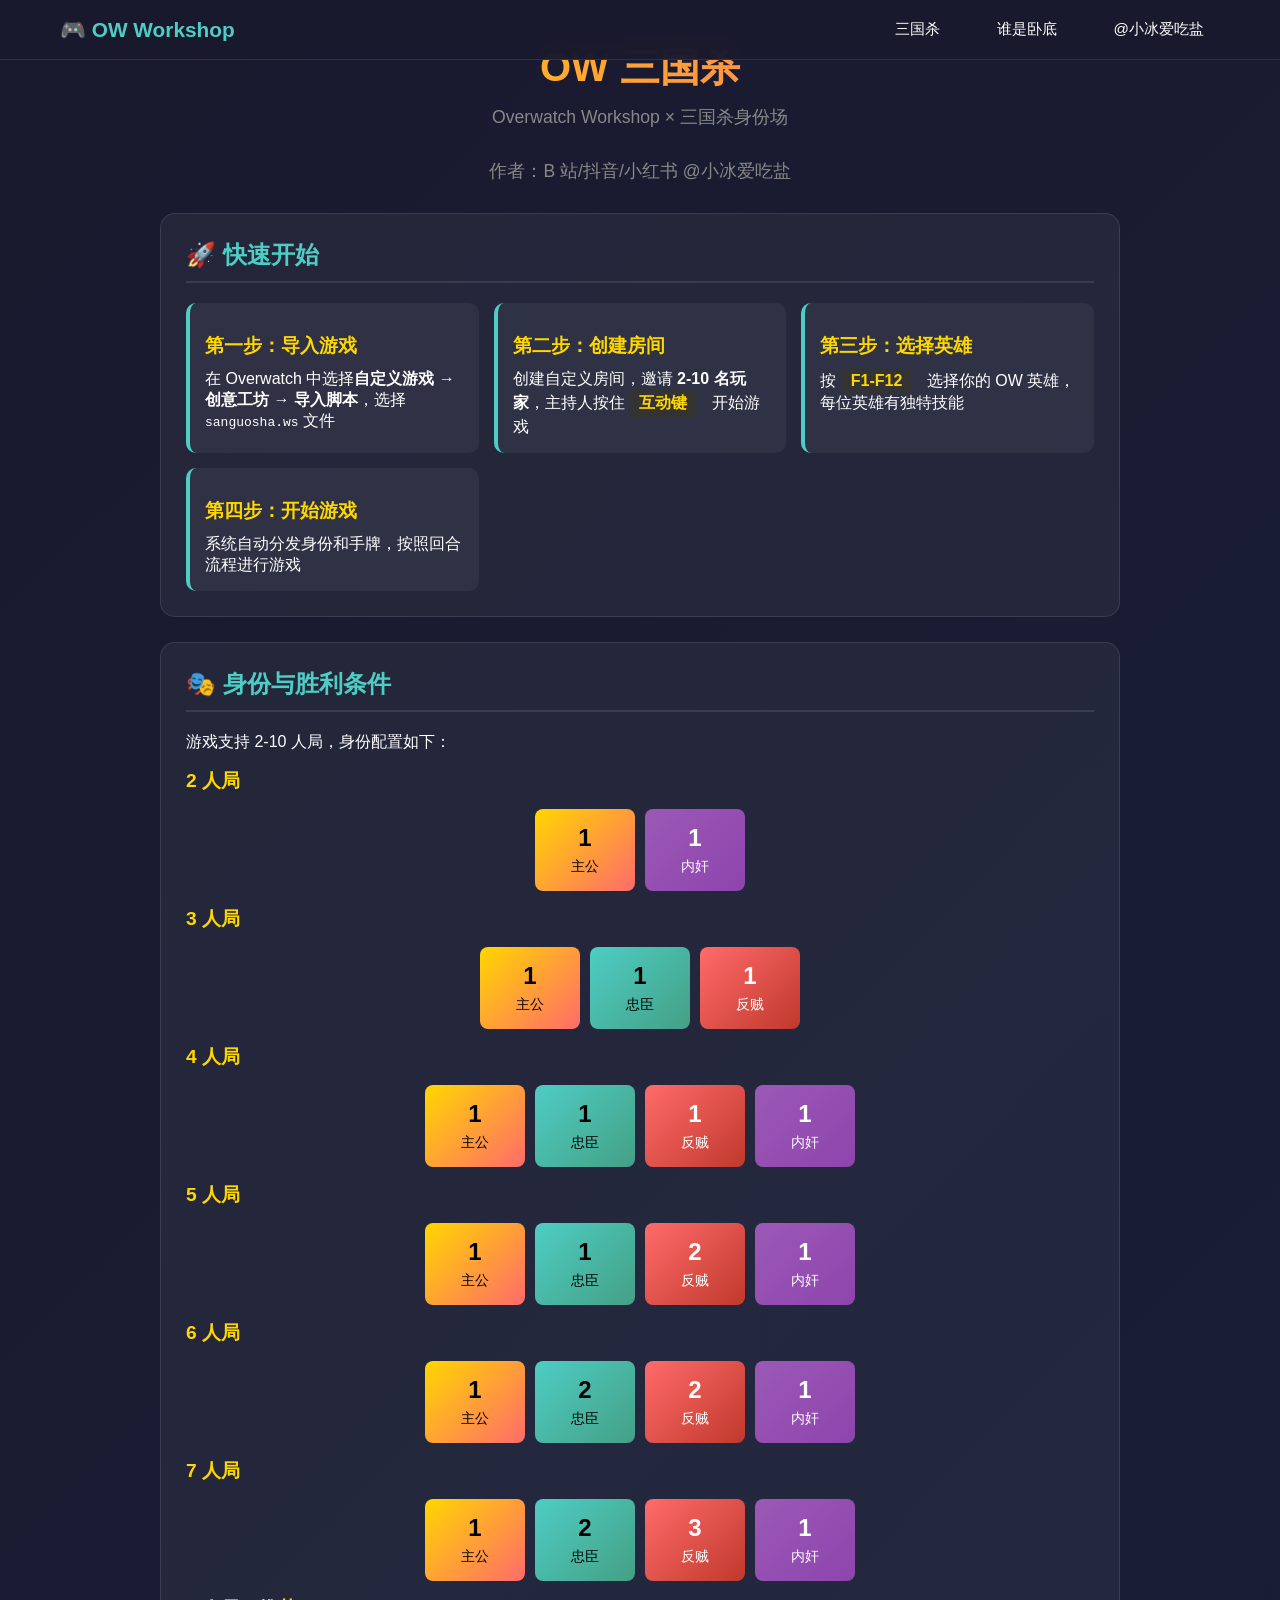
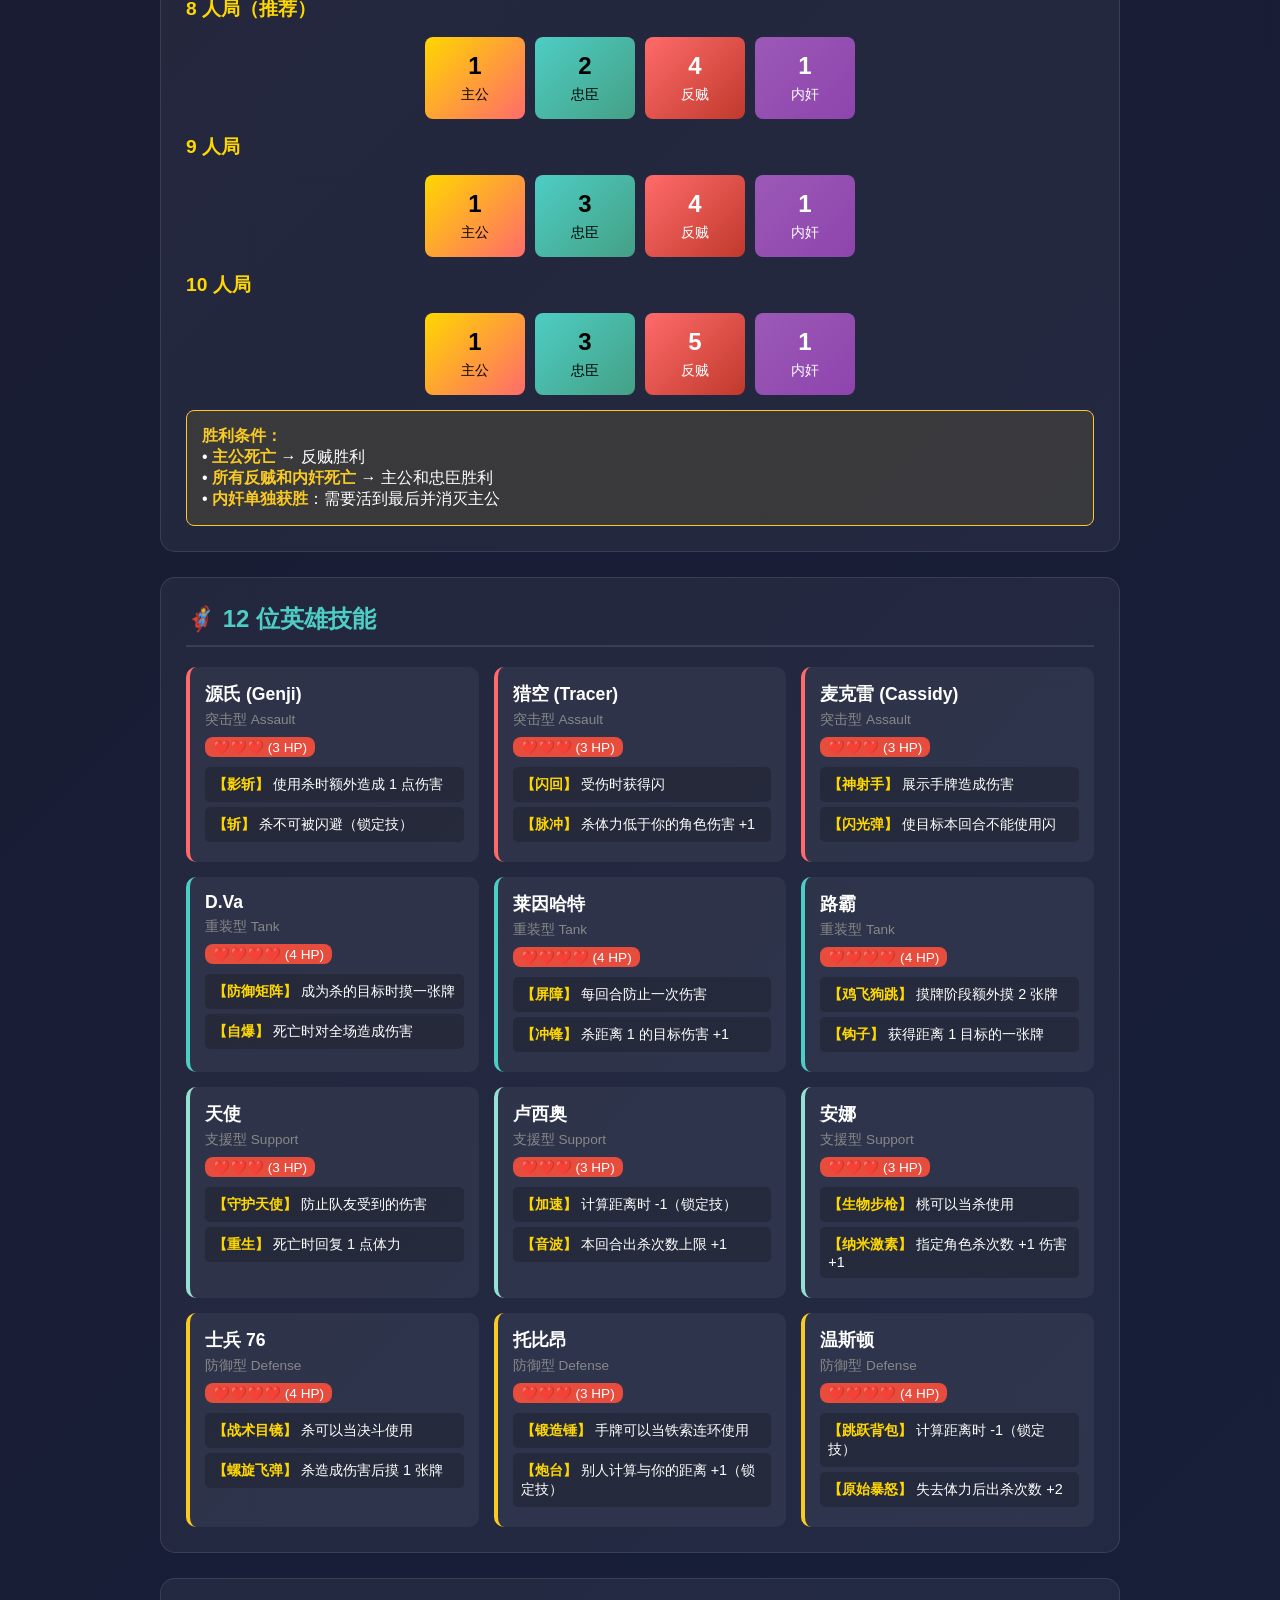
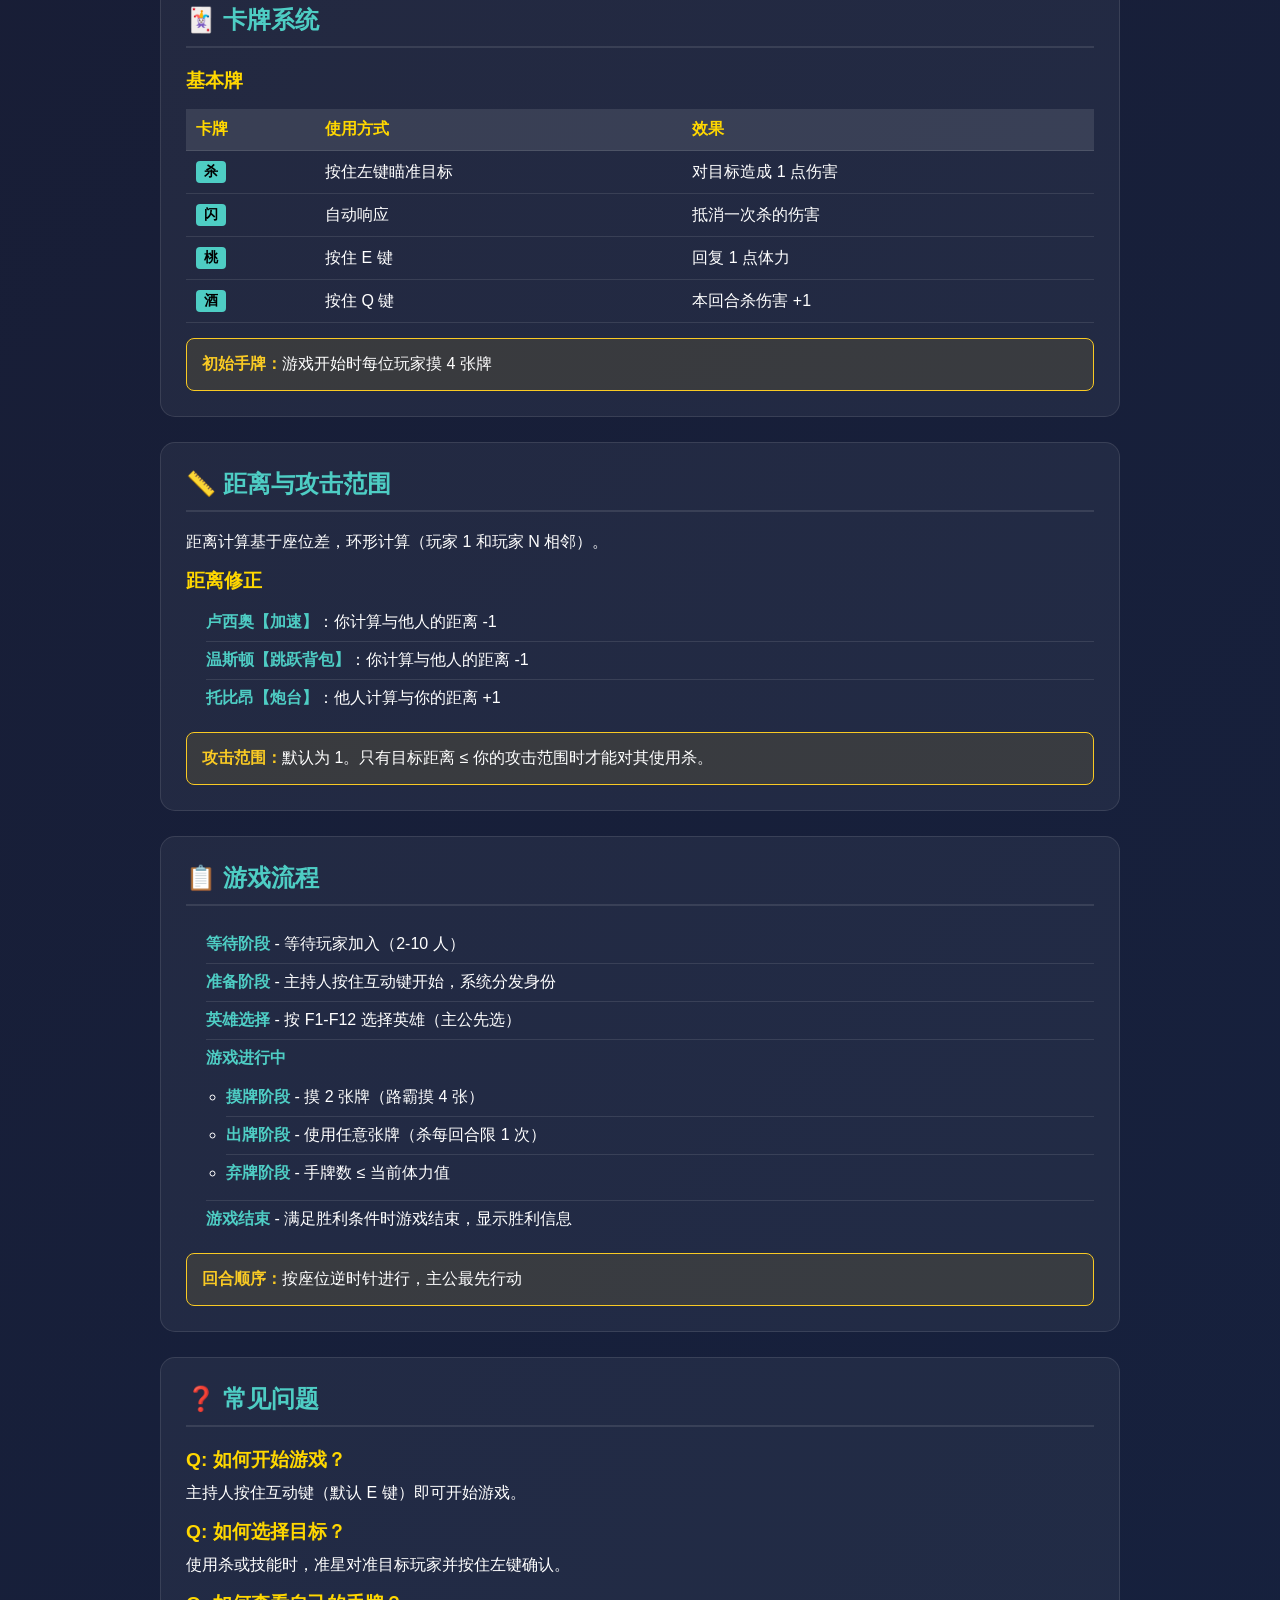
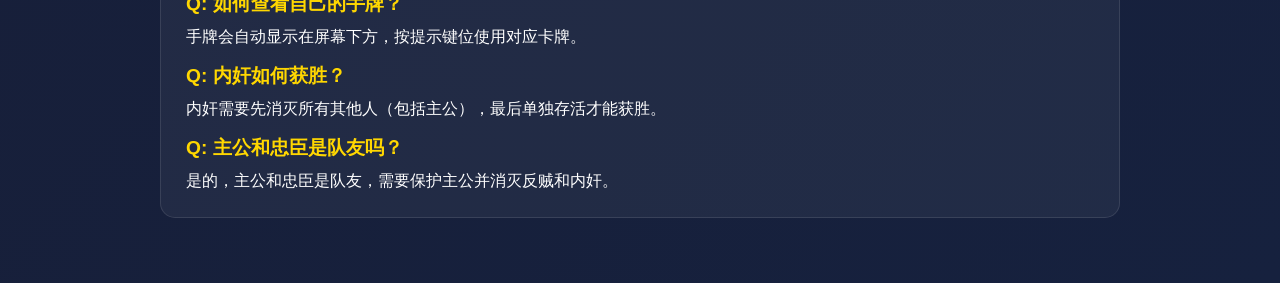
==== commit 96ac489c: "Rename Bilibili link to @小冰爱吃盐" ====
--- a/sgs/index.html
+++ b/sgs/index.html
@@ -173,7 +173,7 @@
             <div class="navbar-links">
                 <a href="../sgs/index.html">三国杀</a>
                 <a href="../sswd/index.html">谁是卧底</a>
-                <a href="https://space.bilibili.com/23511429" target="_blank">📺 B 站</a>
+                <a href="https://space.bilibili.com/23511429" target="_blank">@小冰爱吃盐</a>
             </div>
         </div>
     </nav>
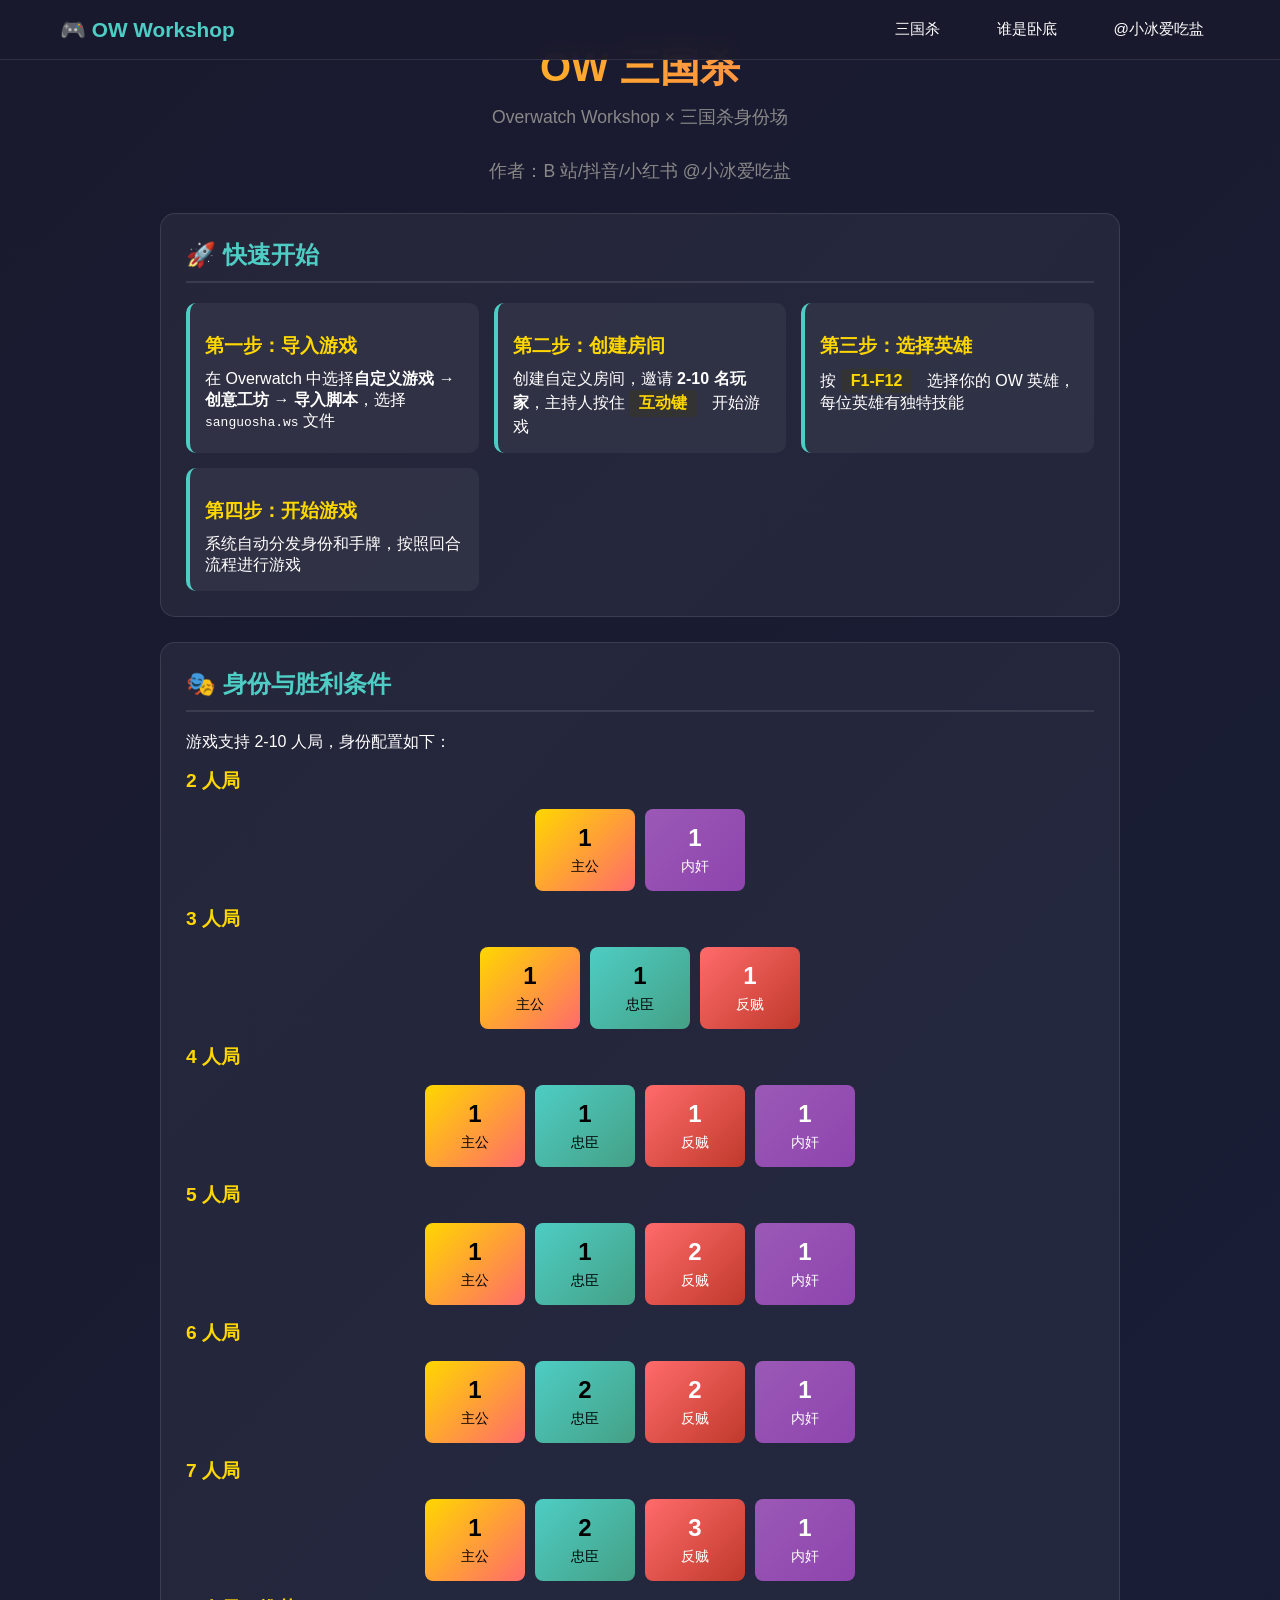
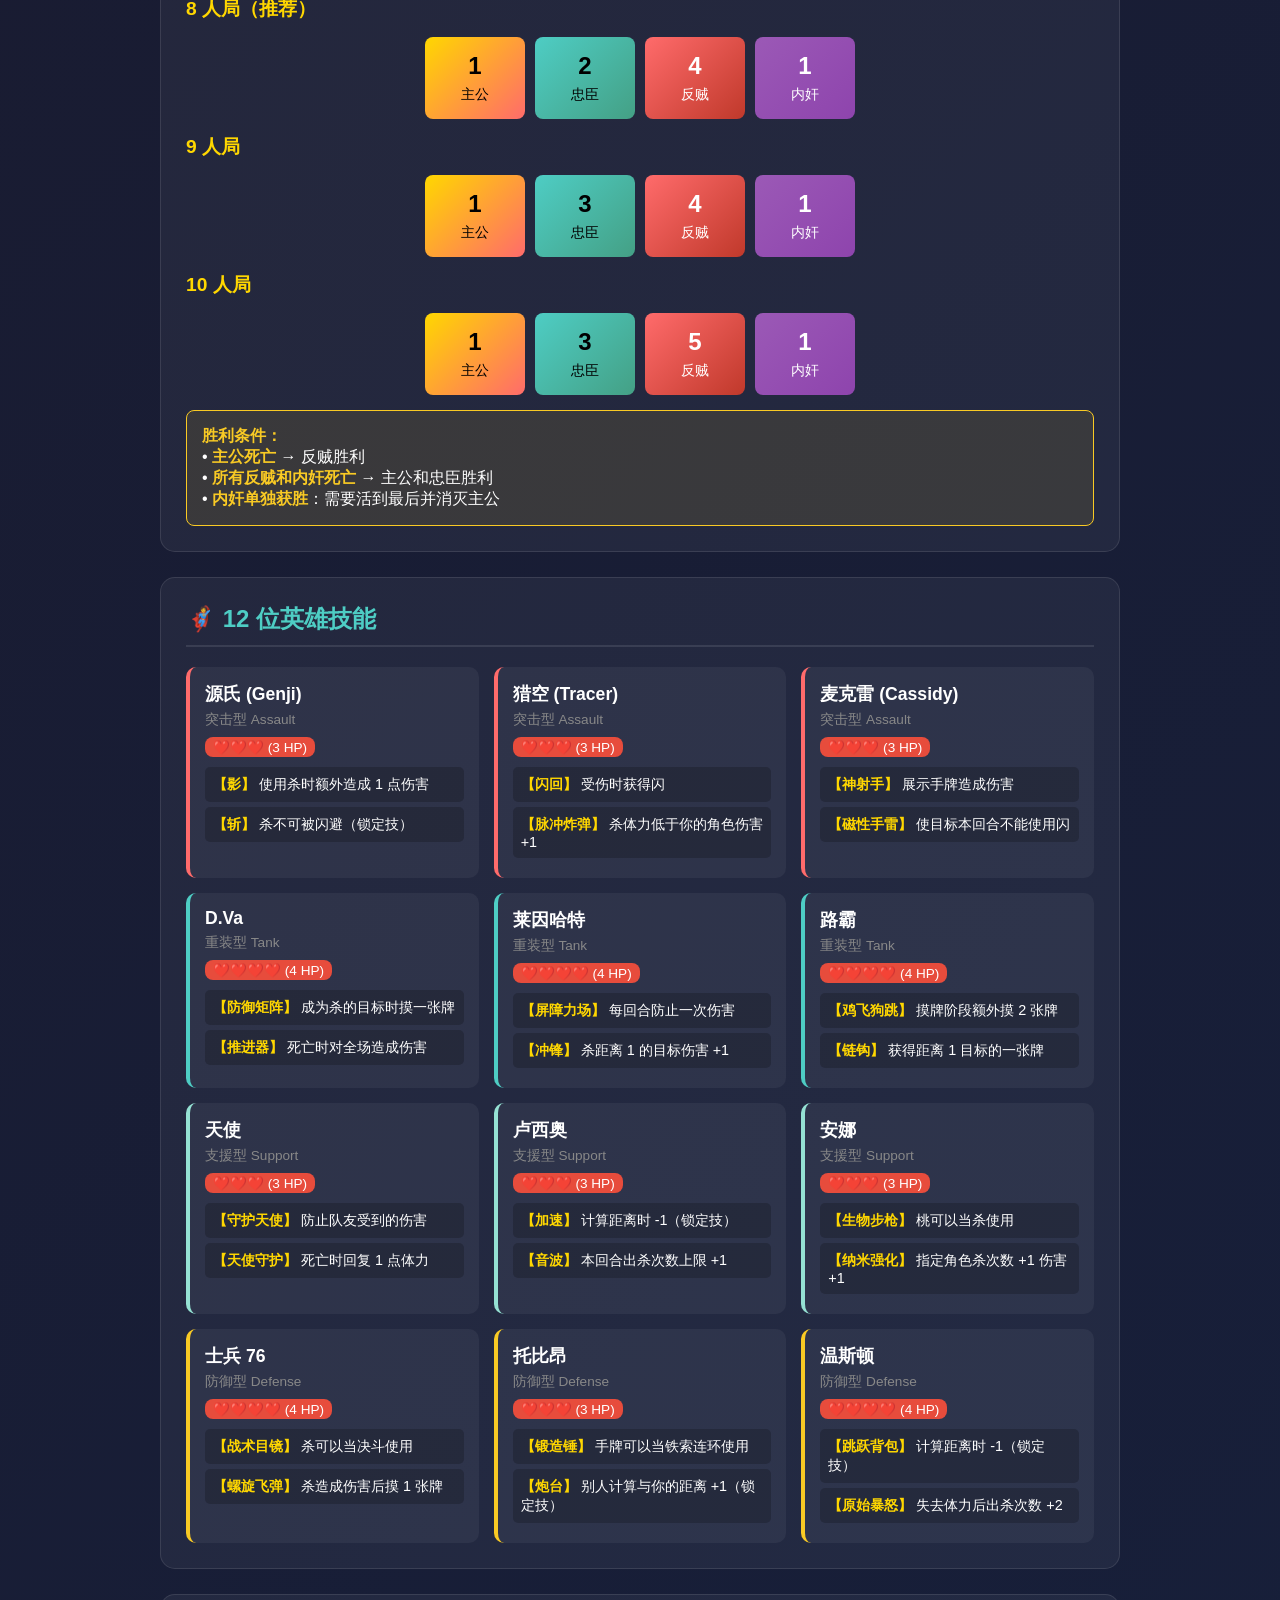
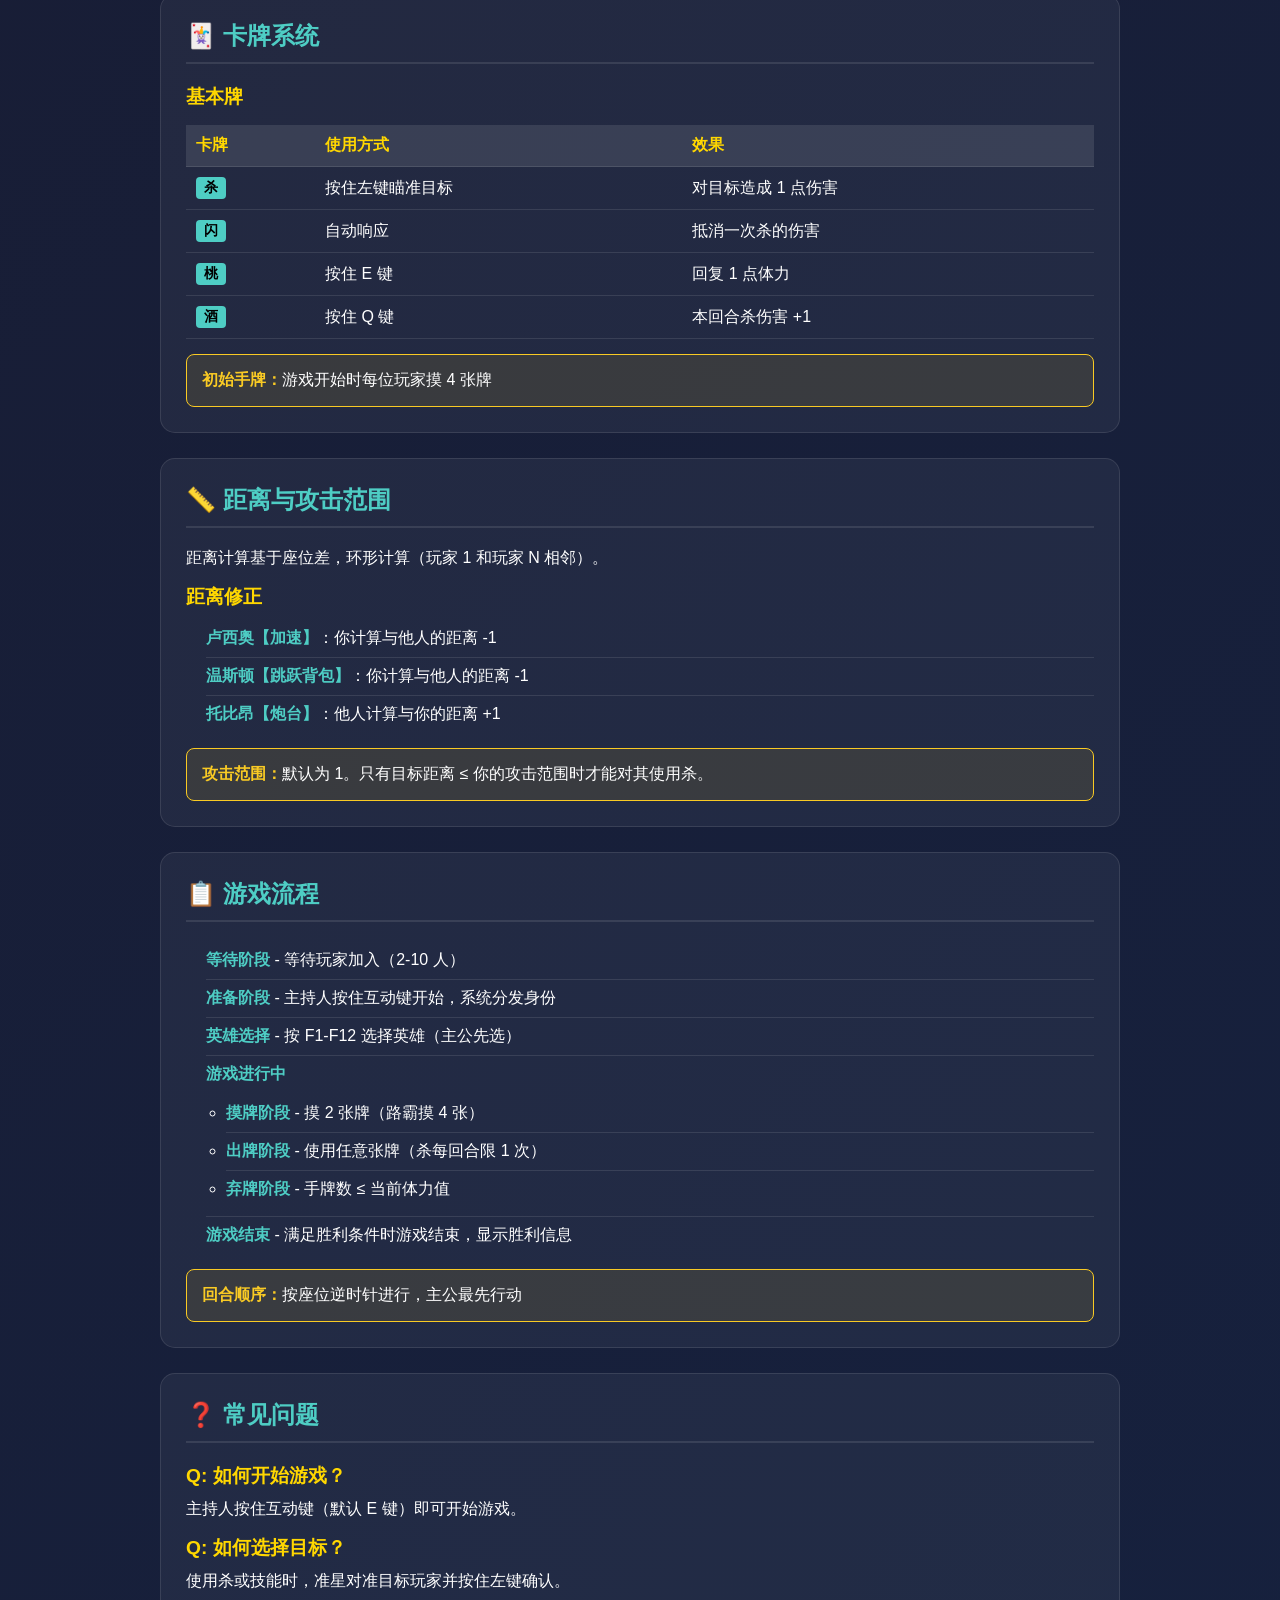
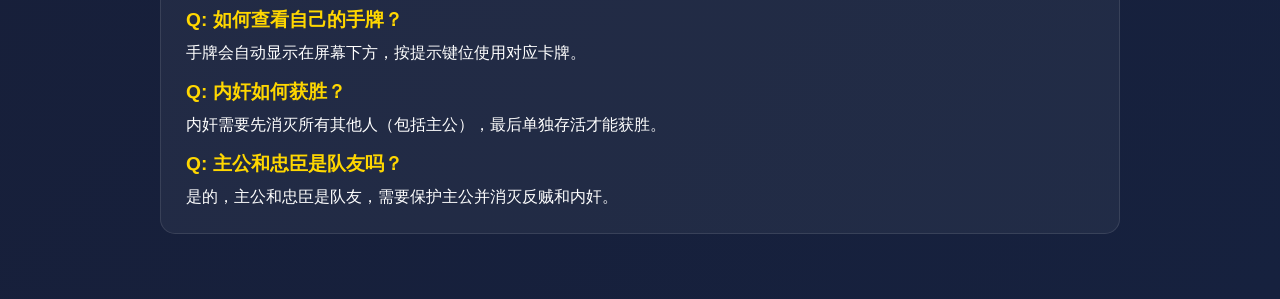
==== commit bd6e6a25: "Sync game files from source projects" ====
--- a/sgs/index.html
+++ b/sgs/index.html
@@ -295,7 +295,7 @@
                     <div class="hero-name">源氏 (Genji)</div>
                     <div class="hero-type">突击型 Assault</div>
                     <div class="hero-hp">❤️❤️❤️ (3 HP)</div>
-                    <div class="skill"><span class="skill-name">【影斩】</span> 使用杀时额外造成 1 点伤害</div>
+                    <div class="skill"><span class="skill-name">【影】</span> 使用杀时额外造成 1 点伤害</div>
                     <div class="skill"><span class="skill-name">【斩】</span> 杀不可被闪避（锁定技）</div>
                 </div>
                 <div class="hero-card assault">
@@ -303,27 +303,27 @@
                     <div class="hero-type">突击型 Assault</div>
                     <div class="hero-hp">❤️❤️❤️ (3 HP)</div>
                     <div class="skill"><span class="skill-name">【闪回】</span> 受伤时获得闪</div>
-                    <div class="skill"><span class="skill-name">【脉冲】</span> 杀体力低于你的角色伤害 +1</div>
+                    <div class="skill"><span class="skill-name">【脉冲炸弹】</span> 杀体力低于你的角色伤害 +1</div>
                 </div>
                 <div class="hero-card assault">
                     <div class="hero-name">麦克雷 (Cassidy)</div>
                     <div class="hero-type">突击型 Assault</div>
                     <div class="hero-hp">❤️❤️❤️ (3 HP)</div>
                     <div class="skill"><span class="skill-name">【神射手】</span> 展示手牌造成伤害</div>
-                    <div class="skill"><span class="skill-name">【闪光弹】</span> 使目标本回合不能使用闪</div>
+                    <div class="skill"><span class="skill-name">【磁性手雷】</span> 使目标本回合不能使用闪</div>
                 </div>
                 <div class="hero-card tank">
                     <div class="hero-name">D.Va</div>
                     <div class="hero-type">重装型 Tank</div>
                     <div class="hero-hp">❤️❤️❤️❤️ (4 HP)</div>
                     <div class="skill"><span class="skill-name">【防御矩阵】</span> 成为杀的目标时摸一张牌</div>
-                    <div class="skill"><span class="skill-name">【自爆】</span> 死亡时对全场造成伤害</div>
+                    <div class="skill"><span class="skill-name">【推进器】</span> 死亡时对全场造成伤害</div>
                 </div>
                 <div class="hero-card tank">
                     <div class="hero-name">莱因哈特</div>
                     <div class="hero-type">重装型 Tank</div>
                     <div class="hero-hp">❤️❤️❤️❤️ (4 HP)</div>
-                    <div class="skill"><span class="skill-name">【屏障】</span> 每回合防止一次伤害</div>
+                    <div class="skill"><span class="skill-name">【屏障力场】</span> 每回合防止一次伤害</div>
                     <div class="skill"><span class="skill-name">【冲锋】</span> 杀距离 1 的目标伤害 +1</div>
                 </div>
                 <div class="hero-card tank">
@@ -331,14 +331,14 @@
                     <div class="hero-type">重装型 Tank</div>
                     <div class="hero-hp">❤️❤️❤️❤️ (4 HP)</div>
                     <div class="skill"><span class="skill-name">【鸡飞狗跳】</span> 摸牌阶段额外摸 2 张牌</div>
-                    <div class="skill"><span class="skill-name">【钩子】</span> 获得距离 1 目标的一张牌</div>
+                    <div class="skill"><span class="skill-name">【链钩】</span> 获得距离 1 目标的一张牌</div>
                 </div>
                 <div class="hero-card support">
                     <div class="hero-name">天使</div>
                     <div class="hero-type">支援型 Support</div>
                     <div class="hero-hp">❤️❤️❤️ (3 HP)</div>
                     <div class="skill"><span class="skill-name">【守护天使】</span> 防止队友受到的伤害</div>
-                    <div class="skill"><span class="skill-name">【重生】</span> 死亡时回复 1 点体力</div>
+                    <div class="skill"><span class="skill-name">【天使守护】</span> 死亡时回复 1 点体力</div>
                 </div>
                 <div class="hero-card support">
                     <div class="hero-name">卢西奥</div>
@@ -352,7 +352,7 @@
                     <div class="hero-type">支援型 Support</div>
                     <div class="hero-hp">❤️❤️❤️ (3 HP)</div>
                     <div class="skill"><span class="skill-name">【生物步枪】</span> 桃可以当杀使用</div>
-                    <div class="skill"><span class="skill-name">【纳米激素】</span> 指定角色杀次数 +1 伤害 +1</div>
+                    <div class="skill"><span class="skill-name">【纳米强化】</span> 指定角色杀次数 +1 伤害 +1</div>
                 </div>
                 <div class="hero-card defense">
                     <div class="hero-name">士兵 76</div>
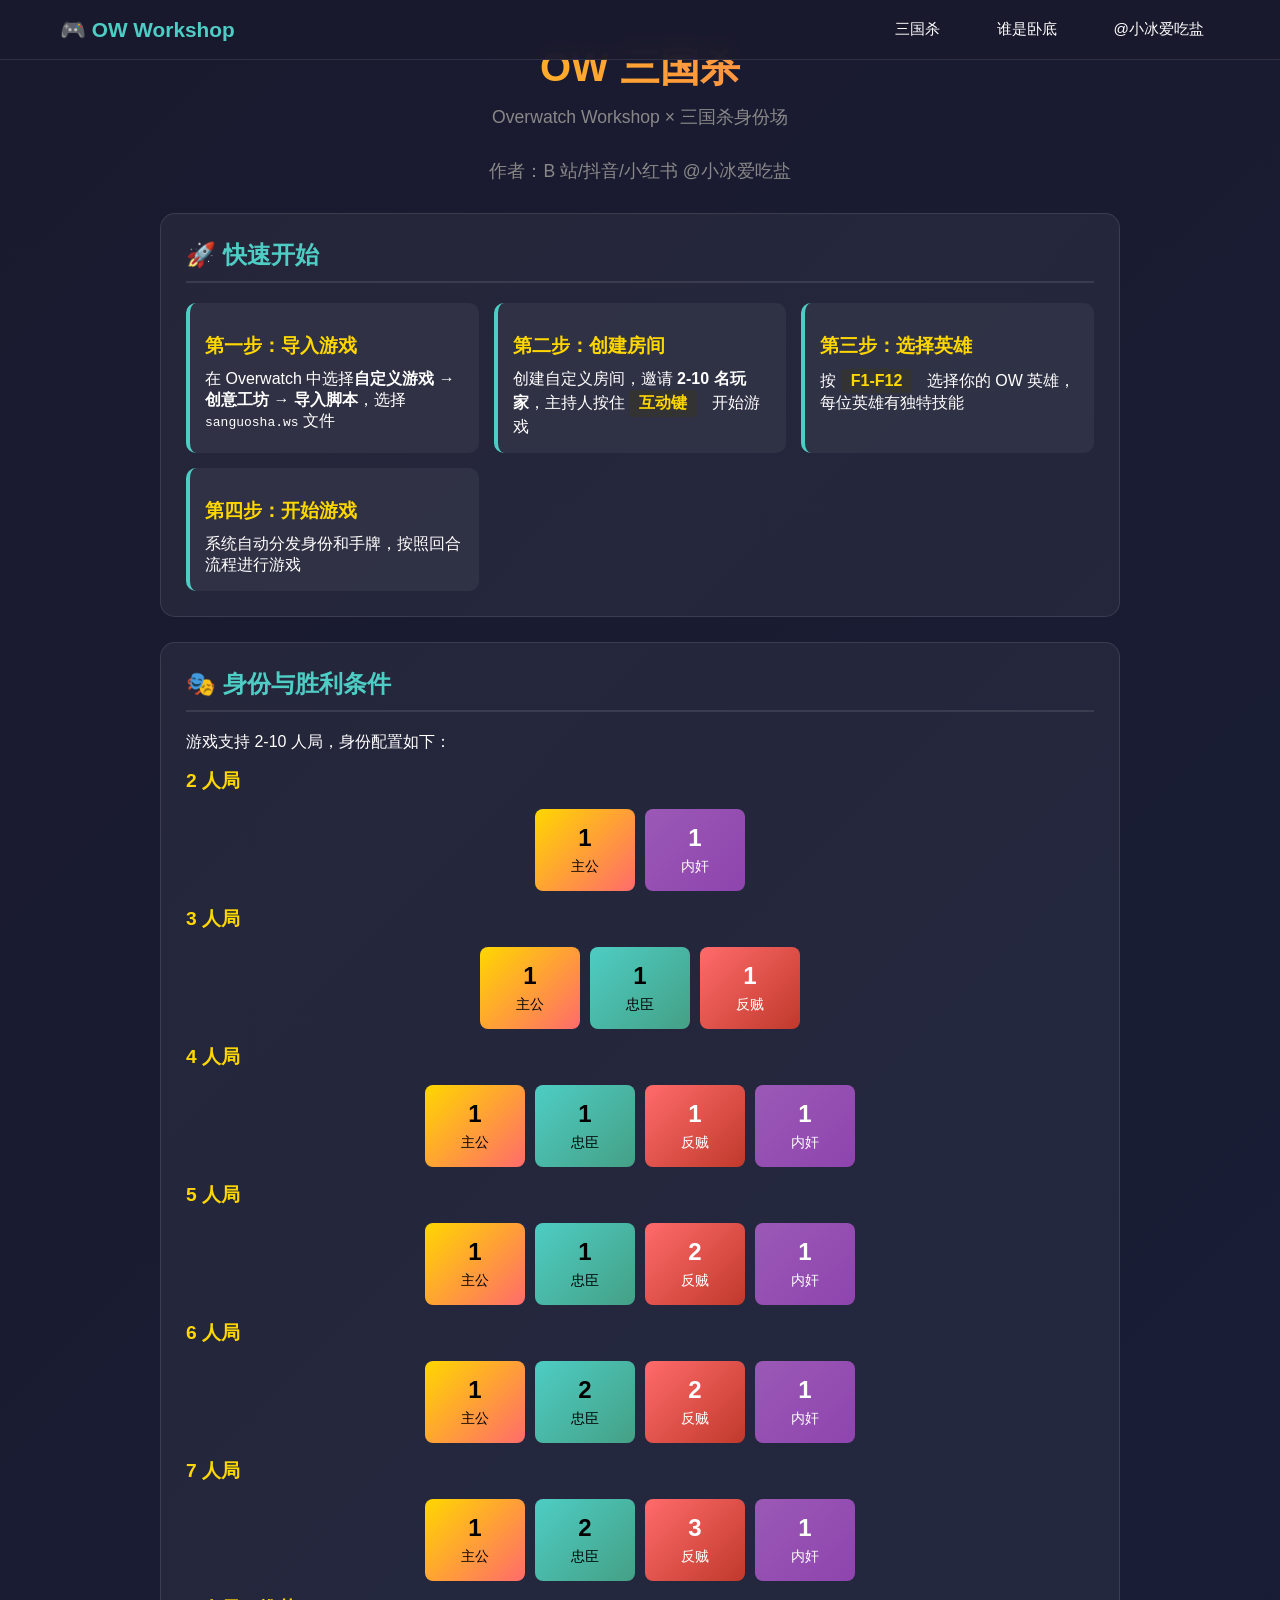
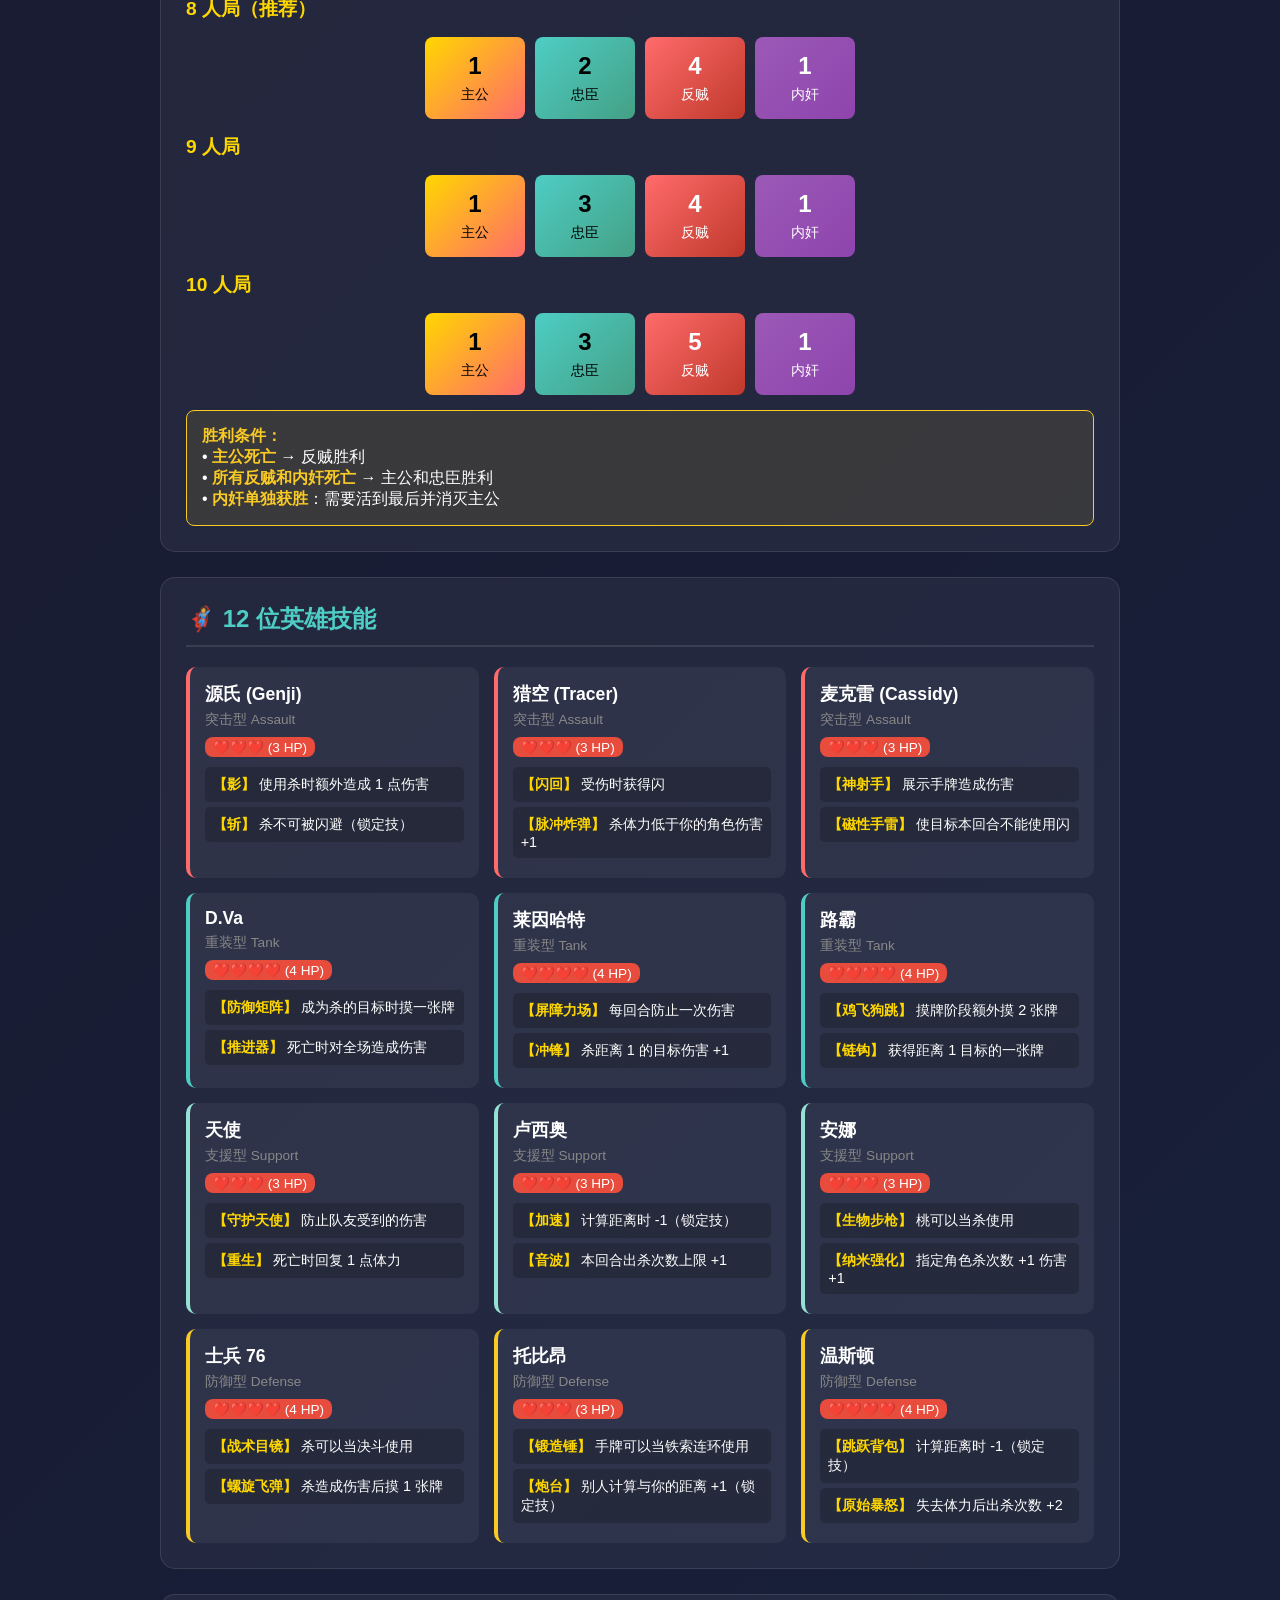
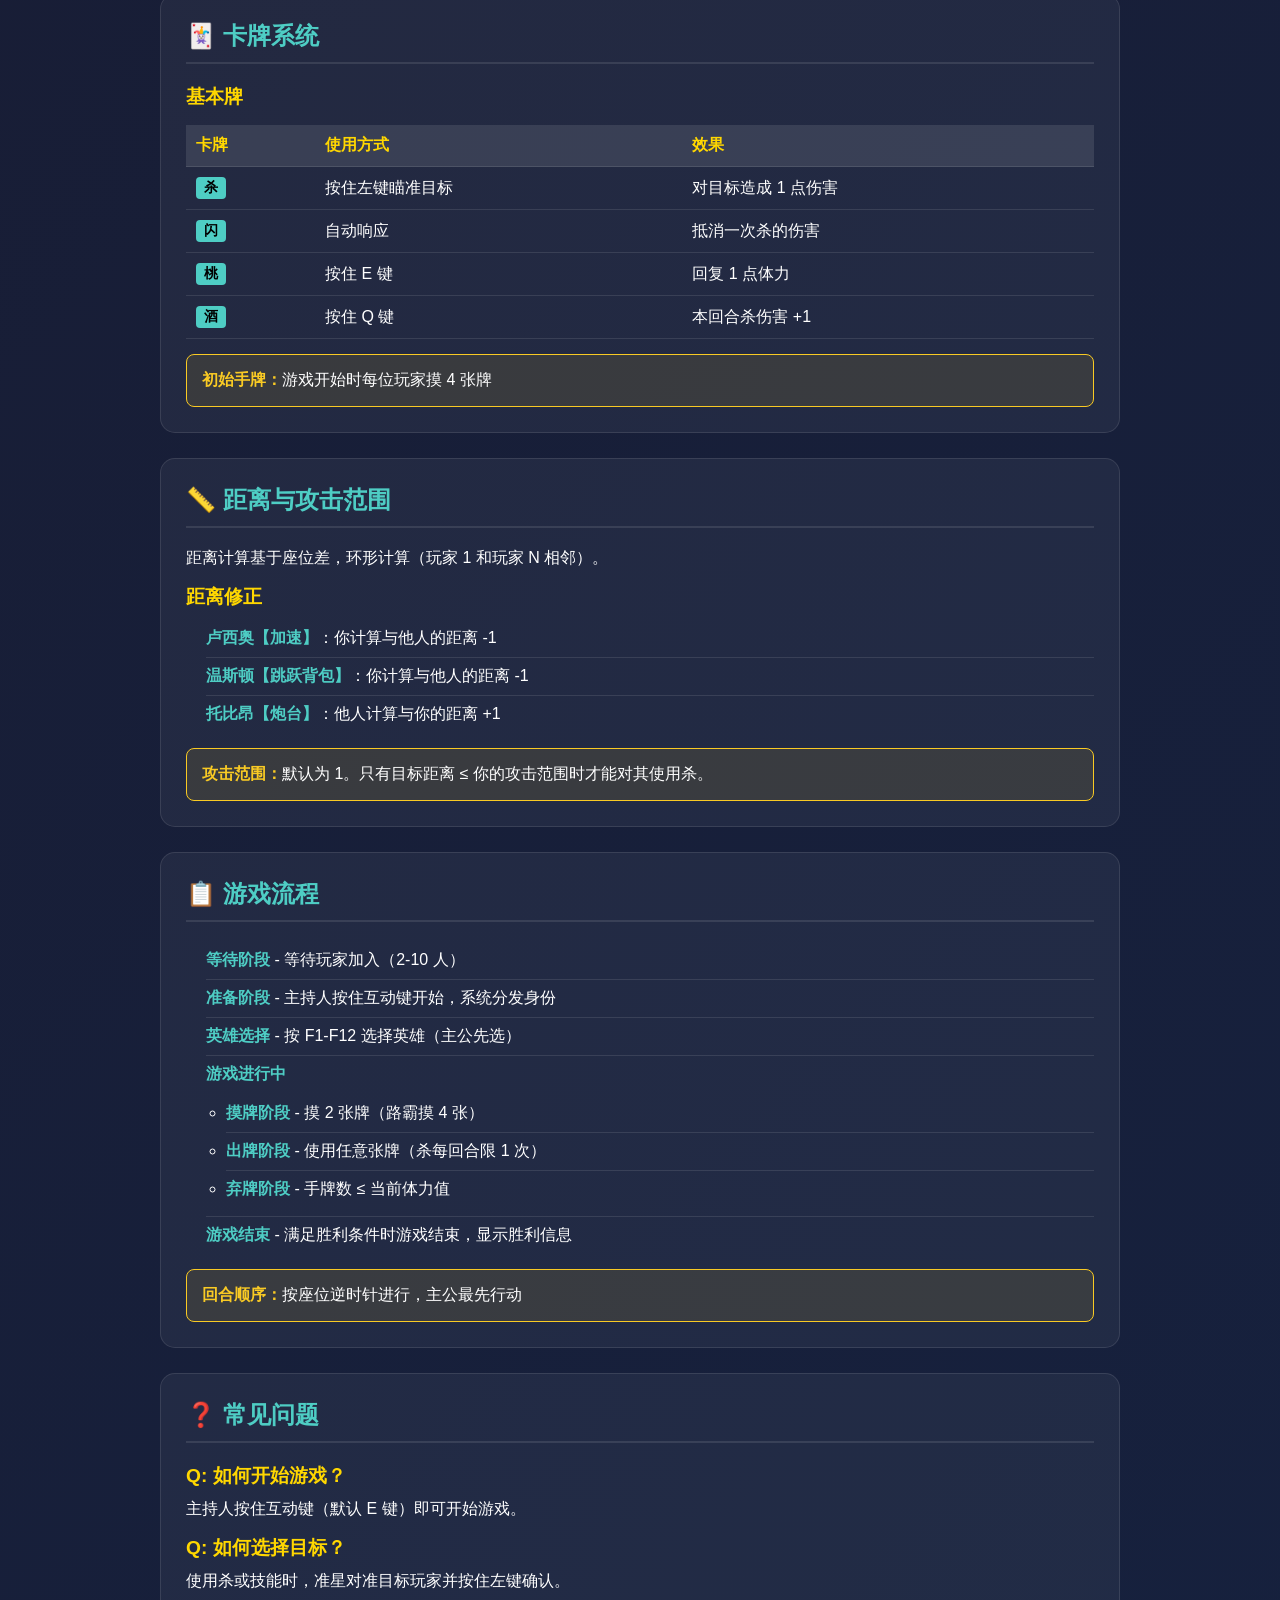
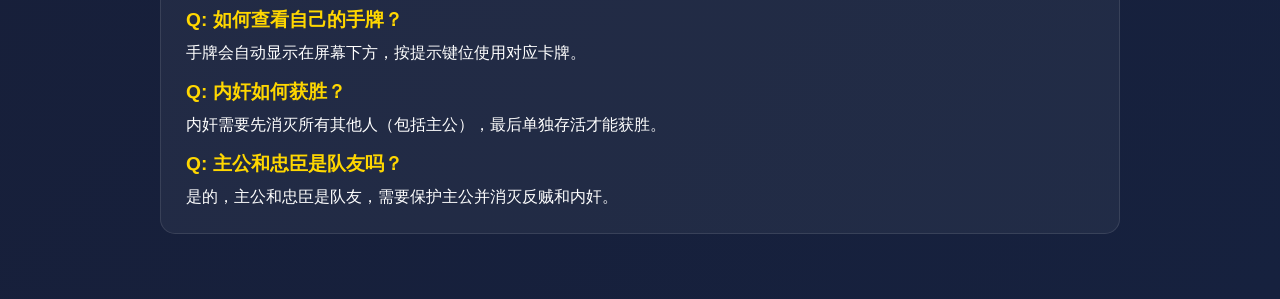
==== commit 5a11dc9c: "Sync game files from source projects" ====
--- a/sgs/index.html
+++ b/sgs/index.html
@@ -338,7 +338,7 @@
                     <div class="hero-type">支援型 Support</div>
                     <div class="hero-hp">❤️❤️❤️ (3 HP)</div>
                     <div class="skill"><span class="skill-name">【守护天使】</span> 防止队友受到的伤害</div>
-                    <div class="skill"><span class="skill-name">【天使守护】</span> 死亡时回复 1 点体力</div>
+                    <div class="skill"><span class="skill-name">【重生】</span> 死亡时回复 1 点体力</div>
                 </div>
                 <div class="hero-card support">
                     <div class="hero-name">卢西奥</div>
